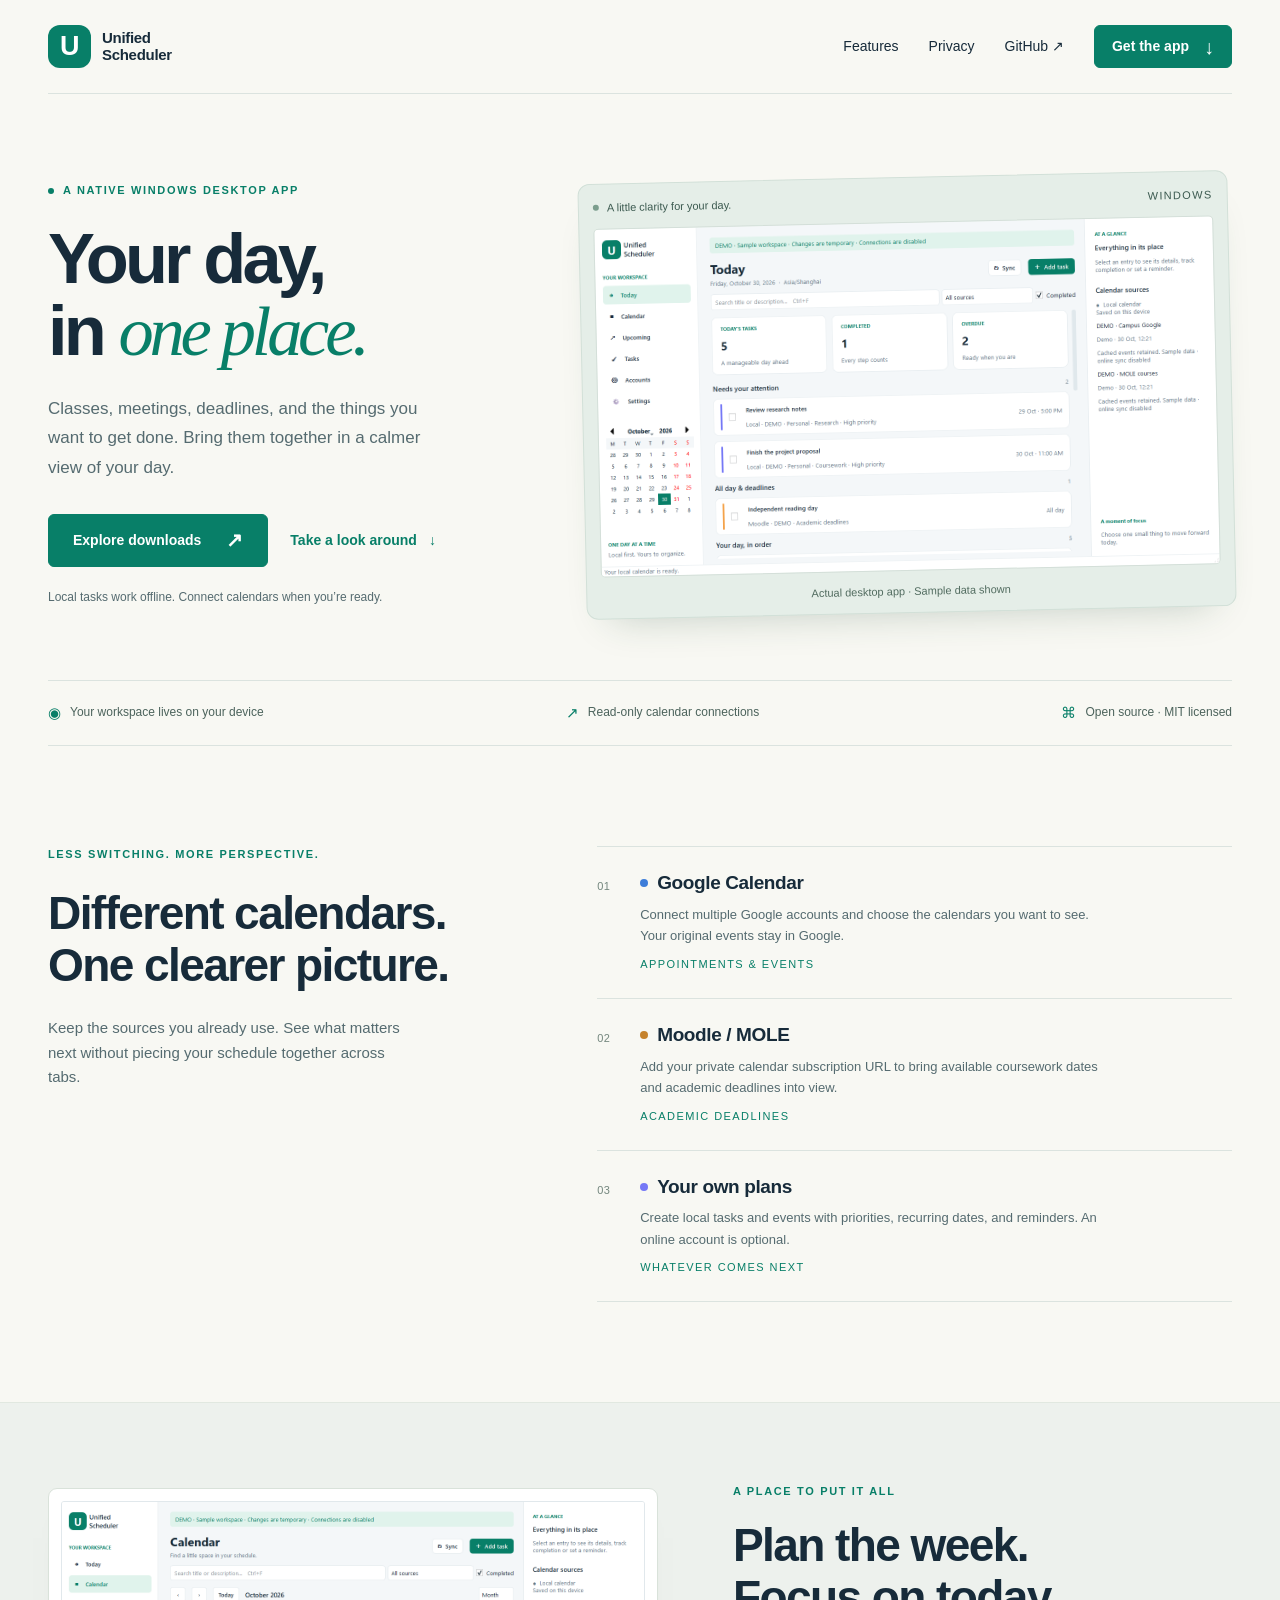
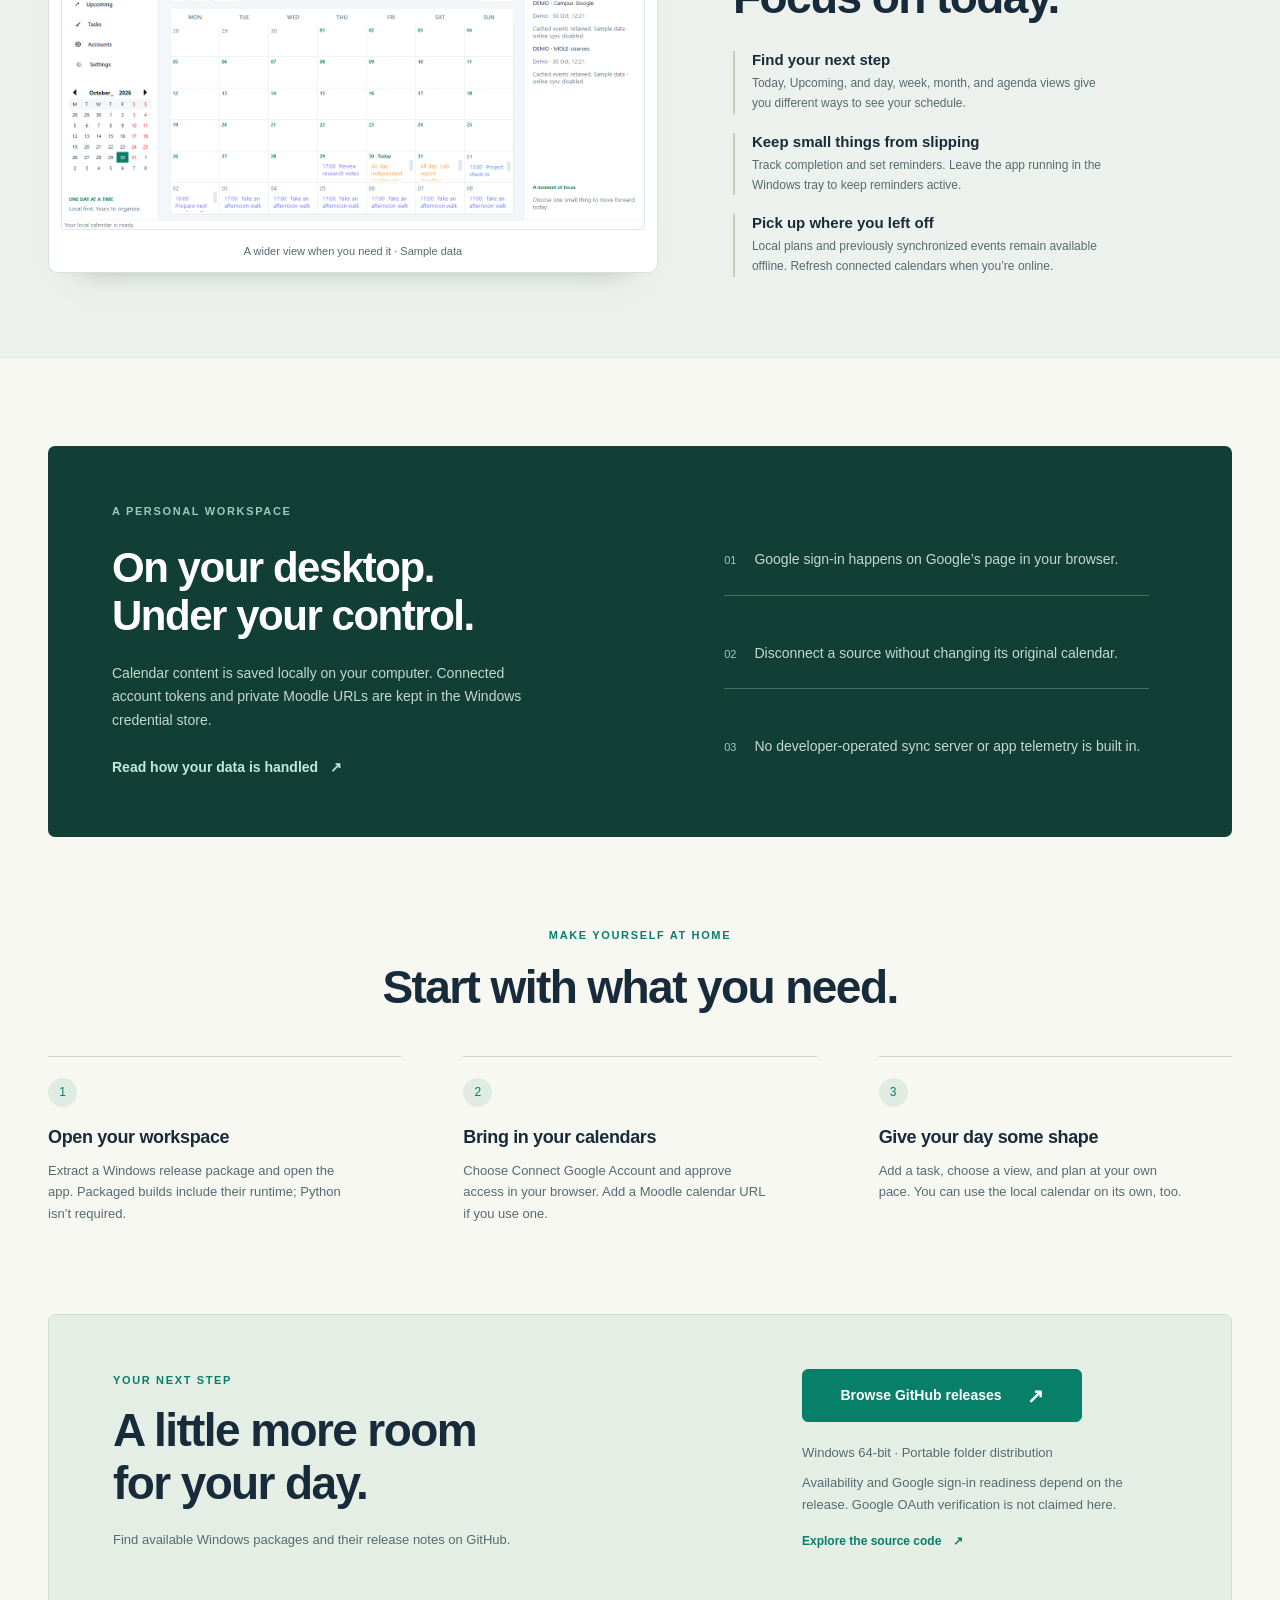
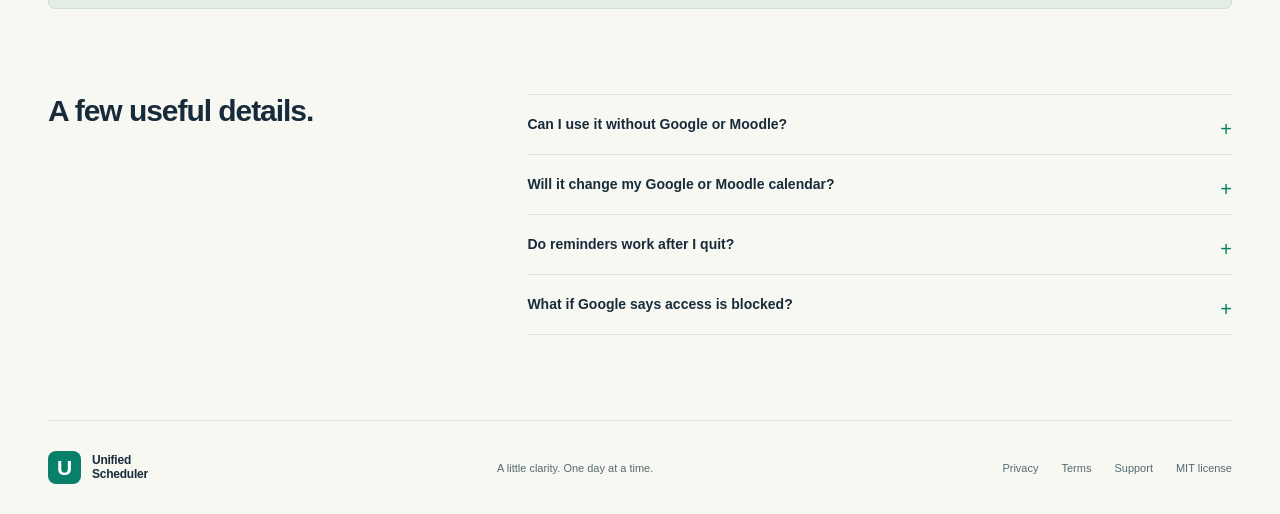
==== docs/public-site/index.html @ 7854fe2e "Prepare public website and desktop release workflow" ====
<!doctype html>
<html lang="en">
<head>
  <meta charset="utf-8">
  <meta name="viewport" content="width=device-width, initial-scale=1">
  <meta name="description" content="Unified Scheduler brings Google Calendar, Moodle deadlines and your own tasks together in a native Windows desktop app.">
  <meta name="theme-color" content="#087f68">
  <title>Unified Scheduler — Your day, in one place.</title>
  <link rel="icon" href="assets/app-icon.ico">
  <link rel="stylesheet" href="styles.css">
</head>
<body>
  <a class="skip-link" href="#main">Skip to content</a>
  <header class="site-header wrap">
    <a class="brand" href="index.html" aria-label="Unified Scheduler home"><span class="brand-mark" aria-hidden="true">U</span><span>Unified<span class="brand-second">Scheduler</span></span></a>
    <nav aria-label="Main navigation"><a href="#features">Features</a><a href="privacy.html">Privacy</a><a href="https://github.com/morelljedcuizon-commits/unified-scheduler">GitHub <span aria-hidden="true">↗</span></a><a class="button button-small" href="#download">Get the app <span aria-hidden="true">↓</span></a></nav>
  </header>
  <main id="main">
    <section class="hero wrap" aria-labelledby="hero-title">
      <div class="hero-copy">
        <p class="eyebrow"><span class="status-dot" aria-hidden="true"></span> A native Windows desktop app</p>
        <h1 id="hero-title">Your day,<br>in <em>one place.</em></h1>
        <p class="hero-intro">Classes, meetings, deadlines, and the things you want to get done. Bring them together in a calmer view of your day.</p>
        <div class="hero-actions"><a class="button" href="#download">Explore downloads <span aria-hidden="true">↗</span></a><a class="text-link" href="#features">Take a look around <span aria-hidden="true">↓</span></a></div>
        <p class="hero-footnote">Local tasks work offline. Connect calendars when you’re ready.</p>
      </div>
      <figure class="app-preview">
        <div class="preview-caption"><span class="preview-dot" aria-hidden="true"></span><span>A little clarity for your day.</span><span class="preview-platform">WINDOWS</span></div>
        <a href="assets/today-demo.png" aria-label="Open the full-size Today view with sample calendar data"><img src="assets/today-demo.png" alt="Unified Scheduler’s Today view showing sample local tasks, Google events and Moodle deadlines, with a calendar sidebar and task counts." width="1366" height="768" fetchpriority="high"></a>
        <figcaption>Actual desktop app · Sample data shown</figcaption>
      </figure>
    </section>
    <div class="principles wrap" aria-label="At a glance"><span><span aria-hidden="true">◉</span> Your workspace lives on your device</span><span><span aria-hidden="true">↗</span> Read-only calendar connections</span><span><span aria-hidden="true">⌘</span> Open source · MIT licensed</span></div>
    <section class="sources-section wrap" id="features" aria-labelledby="sources-title">
      <div class="section-intro"><p class="eyebrow">Less switching. More perspective.</p><h2 id="sources-title">Different calendars.<br>One clearer picture.</h2><p>Keep the sources you already use. See what matters next without piecing your schedule together across tabs.</p></div>
      <div class="source-list">
        <article class="source-row"><span class="source-number">01</span><div><h3><span class="source-dot google-dot" aria-hidden="true"></span>Google Calendar</h3><p>Connect multiple Google accounts and choose the calendars you want to see. Your original events stay in Google.</p></div><span class="source-label">Appointments &amp; events</span></article>
        <article class="source-row"><span class="source-number">02</span><div><h3><span class="source-dot moodle-dot" aria-hidden="true"></span>Moodle / MOLE</h3><p>Add your private calendar subscription URL to bring available coursework dates and academic deadlines into view.</p></div><span class="source-label">Academic deadlines</span></article>
        <article class="source-row"><span class="source-number">03</span><div><h3><span class="source-dot local-dot" aria-hidden="true"></span>Your own plans</h3><p>Create local tasks and events with priorities, recurring dates, and reminders. An online account is optional.</p></div><span class="source-label">Whatever comes next</span></article>
      </div>
    </section>
    <section class="workspace-section" aria-labelledby="workspace-title"><div class="wrap workspace-grid">
      <figure class="calendar-preview"><a href="assets/calendar-demo.png" aria-label="Open the full-size sample month view"><img src="assets/calendar-demo.png" alt="Unified Scheduler’s month calendar, with sample events from different sources shown in different colors." width="1366" height="768" loading="lazy"></a><figcaption>A wider view when you need it · Sample data</figcaption></figure>
      <div class="workspace-copy"><p class="eyebrow">A place to put it all</p><h2 id="workspace-title">Plan the week.<br>Focus on today.</h2><ul class="feature-details"><li><h3>Find your next step</h3><p>Today, Upcoming, and day, week, month, and agenda views give you different ways to see your schedule.</p></li><li><h3>Keep small things from slipping</h3><p>Track completion and set reminders. Leave the app running in the Windows tray to keep reminders active.</p></li><li><h3>Pick up where you left off</h3><p>Local plans and previously synchronized events remain available offline. Refresh connected calendars when you’re online.</p></li></ul></div>
    </div></section>
    <section class="privacy-section wrap" aria-labelledby="privacy-title"><div><p class="eyebrow">A personal workspace</p><h2 id="privacy-title">On your desktop.<br>Under your control.</h2><p>Calendar content is saved locally on your computer. Connected account tokens and private Moodle URLs are kept in the Windows credential store.</p><a class="text-link" href="privacy.html">Read how your data is handled <span aria-hidden="true">↗</span></a></div><div class="privacy-points"><p><span aria-hidden="true">01</span>Google sign-in happens on Google’s page in your browser.</p><p><span aria-hidden="true">02</span>Disconnect a source without changing its original calendar.</p><p><span aria-hidden="true">03</span>No developer-operated sync server or app telemetry is built in.</p></div></section>
    <section class="start-section wrap" aria-labelledby="start-title"><div class="section-heading"><p class="eyebrow">Make yourself at home</p><h2 id="start-title">Start with what you need.</h2></div><ol class="start-steps"><li><span class="step-number">1</span><h3>Open your workspace</h3><p>Extract a Windows release package and open the app. Packaged builds include their runtime; Python isn’t required.</p></li><li><span class="step-number">2</span><h3>Bring in your calendars</h3><p>Choose Connect Google Account and approve access in your browser. Add a Moodle calendar URL if you use one.</p></li><li><span class="step-number">3</span><h3>Give your day some shape</h3><p>Add a task, choose a view, and plan at your own pace. You can use the local calendar on its own, too.</p></li></ol></section>
    <section class="download-section wrap" id="download" aria-labelledby="download-title"><div><p class="eyebrow">Your next step</p><h2 id="download-title">A little more room<br>for your day.</h2><p>Find available Windows packages and their release notes on GitHub.</p></div><div class="download-action"><a class="button" href="https://github.com/morelljedcuizon-commits/unified-scheduler/releases">Browse GitHub releases <span aria-hidden="true">↗</span></a><p>Windows 64-bit · Portable folder distribution</p><p class="release-note">Availability and Google sign-in readiness depend on the release. Google OAuth verification is not claimed here.</p><a class="text-link" href="https://github.com/morelljedcuizon-commits/unified-scheduler">Explore the source code <span aria-hidden="true">↗</span></a></div></section>
    <section class="faq-section wrap" aria-labelledby="faq-title"><h2 id="faq-title">A few useful details.</h2><div class="faq-list"><details><summary>Can I use it without Google or Moodle?</summary><p>Yes. Local tasks and events work without an account or internet connection. Previously synchronized events are available offline, within the range that was cached.</p></details><details><summary>Will it change my Google or Moodle calendar?</summary><p>Google and Moodle connections are read-only. Marking an imported event complete records your own tracking state in this app; it does not change the original event or submit coursework.</p></details><details><summary>Do reminders work after I quit?</summary><p>The application must be running. Minimize it to the Windows system tray to keep reminders active. Windows notification settings can affect whether alerts appear.</p></details><details><summary>What if Google says access is blocked?</summary><p>The app’s Google authorization settings and your account’s policies affect access. A project in Google’s Testing mode accepts only allowed test users. Publishing and verification are managed by the developer and Google; changing a setting in this desktop app cannot bypass those restrictions. Check the release notes for the current status.</p></details></div></section>
  </main>
  <footer class="site-footer wrap"><a class="brand" href="index.html"><span class="brand-mark" aria-hidden="true">U</span><span>Unified<span class="brand-second">Scheduler</span></span></a><p>A little clarity. One day at a time.</p><nav aria-label="Footer navigation"><a href="privacy.html">Privacy</a><a href="terms.html">Terms</a><a href="https://github.com/morelljedcuizon-commits/unified-scheduler/issues">Support</a><a href="https://github.com/morelljedcuizon-commits/unified-scheduler/blob/main/LICENSE">MIT license</a></nav></footer>
</body>
</html>
---- docs/public-site/styles.css ----
:root {
  color-scheme: light;
  --paper: #f8f8f3;
  --white: #fff;
  --ink: #172b3a;
  --muted: #556b70;
  --green: #087f68;
  --green-dark: #123f35;
  --mint: #e0f3ec;
  --line: #dbe3df;
  --serif: Georgia,"Times New Roman",serif;
  --sans: "Segoe UI",Arial,sans-serif
}

* {
  box-sizing: border-box
}

html {
  scroll-behavior: smooth;
  scroll-padding-top: 24px
}

body {
  margin: 0;
  background: var(--paper);
  color: var(--ink);
  font-family: var(--sans);
  font-size: 16px;
  line-height: 1.65
}

a {
  color: var(--green);
  text-underline-offset: 4px
}

a:hover {
  text-decoration: underline
}

a:focus-visible,summary:focus-visible {
  outline: 3px solid #b66b1b;
  outline-offset: 5px
}

img {
  display: block;
  max-width: 100%;
  height: auto
}

button,a,summary {
  -webkit-tap-highlight-color: transparent
}

h1,h2,h3,p,figure {
  margin: 0
}

h1,h2,h3 {
  line-height: 1.14;
  font-weight: 600;
  letter-spacing: -.035em
}

h2 {
  font-size: clamp(32px,3.6vw,50px)
}

h3 {
  font-size: 20px;
  letter-spacing: -.02em
}

p {
  color: var(--muted)
}

.wrap {
  width: min(1280px,calc(100% - 96px));
  margin-inline: auto
}

.skip-link {
  position: absolute;
  left: 20px;
  top: -100px;
  padding: 12px 18px;
  background: #fff;
  z-index: 20
}

.skip-link:focus {
  top: 12px
}

.site-header {
  display: flex;
  align-items: center;
  justify-content: space-between;
  gap: 32px;
  padding-block: 25px;
  border-bottom: 1px solid var(--line)
}

.brand {
  display: inline-flex;
  align-items: center;
  gap: 11px;
  color: var(--ink);
  font-size: 15px;
  line-height: 1.12;
  font-weight: 650;
  text-decoration: none;
  letter-spacing: -.02em
}

.brand:hover {
  text-decoration: none
}

.brand-mark {
  display: grid;
  place-items: center;
  width: 43px;
  height: 43px;
  border-radius: 12px;
  background: var(--green);
  color: white;
  font-size: 27px;
  font-weight: 650
}

.brand-second {
  display: block
}

.site-header nav {
  display: flex;
  align-items: center;
  gap: 30px
}

.site-header nav>a:not(.button) {
  color: var(--ink);
  font-size: 14px;
  text-decoration: none
}

.site-header nav>a:hover {
  color: var(--green)
}

.button {
  display: inline-flex;
  align-items: center;
  justify-content: center;
  gap: 25px;
  padding: 15px 24px;
  background: var(--green);
  border: 1px solid var(--green);
  border-radius: 6px;
  color: white;
  text-decoration: none;
  font-size: 14px;
  font-weight: 650;
  line-height: 1.5;
  transition: background .15s,transform .15s
}

.button:hover {
  background: #096d5b;
  color: #fff;
  text-decoration: none;
  transform: translateY(-1px)
}

.button span {
  font-size: 20px;
  line-height: 1
}

.button-small {
  padding: 10px 17px;
  gap: 15px
}

.text-link {
  display: inline-flex;
  align-items: center;
  gap: 12px;
  font-size: 14px;
  font-weight: 650;
  text-decoration: none
}

.hero {
  display: grid;
  grid-template-columns: .85fr 1.15fr;
  align-items: center;
  gap: 54px;
  padding-top: 83px;
  padding-bottom: 67px
}

.eyebrow {
  text-transform: uppercase;
  letter-spacing: .15em;
  font-size: 11px;
  line-height: 1.6;
  font-weight: 750;
  color: var(--green);
  margin-bottom: 23px
}

.hero .eyebrow {
  display: flex;
  align-items: center;
  gap: 9px
}

.status-dot {
  width: 6px;
  height: 6px;
  background: var(--green);
  border-radius: 50%
}

.hero h1 {
  font-size: clamp(55px,5.5vw,78px);
  line-height: 1.03;
  letter-spacing: -.055em;
  margin-bottom: 26px
}

.hero h1 em {
  font-family: var(--serif);
  font-weight: 400;
  letter-spacing: -.06em;
  color: var(--green)
}

.hero-intro {
  font-size: 17px;
  line-height: 1.75;
  max-width: 410px
}

.hero-actions {
  display: flex;
  align-items: center;
  flex-wrap: wrap;
  gap: 22px;
  margin-top: 31px
}

.hero-footnote {
  font-size: 12px;
  margin-top: 21px;
  max-width: 390px
}

.app-preview {
  padding: 14px 14px 0;
  background: #e5eee8;
  border: 1px solid #d2e0d8;
  border-radius: 12px;
  box-shadow: 0 22px 40px -25px #254c3445;
  transform: rotate(-1.25deg)
}

.preview-caption {
  display: flex;
  gap: 8px;
  align-items: center;
  color: #3c5a50;
  font-size: 11px;
  padding-bottom: 12px
}

.preview-dot {
  height: 6px;
  width: 6px;
  border-radius: 50%;
  background: #7b9d8d
}

.preview-platform {
  margin-left: auto;
  font-size: 11px;
  letter-spacing: .12em
}

.app-preview img {
  border: 1px solid #d4dfd9;
  border-radius: 5px;
  background: white
}

.app-preview figcaption {
  font-size: 11px;
  text-align: center;
  color: #526c60;
  padding: 11px 0
}

.principles {
  display: flex;
  justify-content: space-between;
  gap: 25px;
  border-top: 1px solid var(--line);
  border-bottom: 1px solid var(--line);
  padding-block: 20px;
  color: #4c635c;
  font-size: 12px
}

.principles>span {
  display: flex;
  align-items: center;
  gap: 9px
}

.principles>span>span {
  font-size: 15px;
  color: var(--green)
}

.sources-section {
  display: grid;
  grid-template-columns: .85fr 1.15fr;
  gap: 80px;
  padding-block: 100px
}

.section-intro>p:last-child {
  font-size: 15px;
  max-width: 370px;
  margin-top: 24px
}

.source-list {
  border-top: 1px solid var(--line)
}

.source-row {
  display: grid;
  grid-template-columns: 26px 1fr;
  gap: 17px;
  padding: 25px 0;
  border-bottom: 1px solid var(--line)
}

.source-number {
  font-size: 11px;
  color: #73867d;
  padding-top: 5px;
  letter-spacing: .05em
}

.source-row h3 {
  display: flex;
  align-items: center;
  gap: 9px;
  font-size: 19px
}

.source-dot {
  display: inline-block;
  width: 8px;
  height: 8px;
  border-radius: 50%;
  flex-shrink: 0
}

.google-dot {
  background: #3d7dd9
}

.moodle-dot {
  background: #c5822b
}

.local-dot {
  background: #7578f6
}

.source-row p {
  font-size: 13px;
  margin-top: 10px;
  max-width: 470px
}

.source-label {
  grid-column: 2;
  font-size: 11px;
  text-transform: uppercase;
  letter-spacing: .13em;
  color: var(--green);
  margin-top: -9px
}

.workspace-section {
  background: #edf1ed;
  border-block: 1px solid #e1e8e0;
  padding-block: 80px
}

.workspace-grid {
  display: grid;
  grid-template-columns: 1.1fr .9fr;
  gap: 75px;
  align-items: center
}

.calendar-preview {
  padding: 12px 12px 0;
  background: #fff;
  border: 1px solid #d9e2da;
  border-radius: 9px;
  box-shadow: 0 20px 30px -30px #17342a80
}

.calendar-preview img {
  border: 1px solid #e1e8ec;
  border-radius: 3px
}

.calendar-preview figcaption {
  font-size: 11px;
  color: var(--muted);
  padding: 12px;
  text-align: center
}

.workspace-copy .eyebrow {
  margin-bottom: 18px
}

.feature-details {
  list-style: none;
  padding: 0;
  margin: 27px 0 0
}

.feature-details li {
  margin-top: 19px;
  padding-left: 17px;
  border-left: 2px solid #bbd1c2
}

.feature-details h3 {
  font-size: 15px;
  letter-spacing: 0
}

.feature-details p {
  font-size: 12px;
  margin-top: 6px;
  max-width: 350px
}

.privacy-section {
  background: var(--green-dark);
  color: #fff;
  padding: 57px 64px;
  margin-top: 88px;
  display: grid;
  grid-template-columns: 1fr .85fr;
  gap: 90px;
  border-radius: 7px
}

.privacy-section .eyebrow {
  color: #9bcabb
}

.privacy-section p {
  color: #c5d8cd
}

.privacy-section h2 {
  font-size: 42px
}

.privacy-section>div>p:not(.eyebrow) {
  font-size: 14px;
  max-width: 425px;
  margin-top: 23px
}

.privacy-section .text-link {
  color: #c3e8d7;
  margin-top: 24px
}

.privacy-points {
  align-self: center
}

.privacy-points p {
  display: flex;
  align-items: baseline;
  gap: 18px;
  border-bottom: 1px solid #49705e;
  padding: 23px 0;
  font-size: 13px;
  line-height: 1.65
}

.privacy-points p:first-child {
  padding-top: 0
}

.privacy-points p:last-child {
  border-bottom: 0;
  padding-bottom: 0
}

.privacy-points span {
  font-size: 11px;
  color: #9bcabb
}

.start-section {
  padding-block: 90px
}

.section-heading {
  text-align: center
}

.section-heading .eyebrow {
  margin-bottom: 16px
}

.start-steps {
  display: grid;
  grid-template-columns: repeat(3,1fr);
  gap: 62px;
  list-style: none;
  margin: 43px 0 0;
  padding: 0
}

.start-steps li {
  border-top: 1px solid #cbd7cf;
  padding-top: 21px
}

.step-number {
  display: grid;
  place-items: center;
  width: 29px;
  height: 29px;
  background: #e0ebe3;
  color: var(--green);
  font-size: 12px;
  border-radius: 50%;
  margin-bottom: 20px
}

.start-steps h3 {
  font-size: 18px
}

.start-steps p {
  font-size: 13px;
  margin-top: 12px;
  max-width: 310px
}

.download-section {
  display: flex;
  align-items: center;
  justify-content: space-between;
  gap: 70px;
  padding: 54px 64px;
  background: #e4eee5;
  border: 1px solid #cfdfd0;
  border-radius: 7px
}

.download-section .eyebrow {
  margin-bottom: 15px
}

.download-section h2 {
  font-size: 46px
}

.download-section>div>p:not(.eyebrow) {
  font-size: 13px;
  max-width: 400px;
  margin-top: 20px
}

.download-action {
  max-width: 365px
}

.download-action .button {
  min-width: 280px
}

.download-action>p {
  font-size: 13px!important
}

.download-action .release-note {
  margin-top: 9px!important;
  font-size: 13px!important
}

.download-action .text-link {
  margin-top: 17px;
  font-size: 12px
}

.faq-section {
  display: grid;
  grid-template-columns: .7fr 1.3fr;
  gap: 100px;
  padding-block: 85px
}

.faq-section h2 {
  font-size: 30px
}

.faq-list {
  border-top: 1px solid var(--line)
}

details {
  border-bottom: 1px solid var(--line);
  padding: 18px 0
}

summary {
  font-size: 14px;
  font-weight: 600;
  cursor: pointer;
  list-style: none;
  position: relative;
  padding-right: 32px
}

summary::-webkit-details-marker {
  display: none
}

summary:after {
  content: "+";
  position: absolute;
  right: 0;
  top: 0;
  color: var(--green);
  font-size: 20px;
  font-weight: 400
}

details[open] summary:after {
  content: "−"
}

details p {
  font-size: 13px;
  margin-top: 12px;
  max-width: 620px
}

.site-footer {
  display: flex;
  align-items: center;
  justify-content: space-between;
  gap: 30px;
  padding-block: 30px;
  border-top: 1px solid var(--line)
}

.site-footer .brand {
  font-size: 12px
}

.site-footer .brand-mark {
  width: 33px;
  height: 33px;
  border-radius: 8px;
  font-size: 21px
}

.site-footer p {
  font-size: 11px
}

.site-footer nav {
  display: flex;
  flex-wrap: wrap;
  gap: 23px
}

.site-footer nav a {
  font-size: 11px;
  text-decoration: none;
  color: var(--muted)
}

.site-footer nav a:hover {
  text-decoration: underline
}

.legal-main {
  max-width: 830px;
  padding-block: 65px 85px
}

.legal-main h1 {
  font-size: 56px;
  margin-bottom: 18px
}

.legal-main .legal-lead {
  font-size: 19px
}

.legal-main .legal-meta {
  font-size: 12px;
  margin-top: 15px
}

.legal-main section {
  margin-top: 37px;
  scroll-margin-top: 30px
}

.legal-main h2 {
  font-size: 25px;
  letter-spacing: -.02em;
  margin-bottom: 14px
}

.legal-main h3 {
  font-size: 18px;
  margin-block: 24px 10px
}

.legal-main p,.legal-main li {
  font-size: 15px
}

.legal-main section p+p {
  margin-top: 15px
}

.legal-main ul,.legal-main ol {
  padding-left: 23px;
  margin: 14px 0
}

.legal-main li+li {
  margin-top: 9px
}

.legal-main code {
  font-size: .85em;
  word-break: break-word;
  background: #e9eee9;
  padding: 2px 4px;
  border-radius: 3px
}

.draft-notice {
  background: #fff2d9;
  border: 1px solid #dfc28c;
  border-left: 4px solid #a96914;
  padding: 18px 20px;
  margin-top: 27px;
  border-radius: 4px
}

.draft-notice p {
  color: #694918;
  font-size: 13px
}

.draft-notice strong {
  color: #4d3510
}

.policy-toc {
  background: #edf1ed;
  padding: 21px 26px;
  border-radius: 5px;
  margin-top: 28px
}

.policy-toc h2 {
  font-size: 16px;
  margin-bottom: 10px
}

.policy-toc ul {
  columns: 2;
  column-gap: 35px;
  margin: 0;
  padding-left: 18px
}

.policy-toc a {
  font-size: 13px
}

.table-wrap {
  overflow-x: auto;
  border: 1px solid var(--line);
  border-radius: 4px;
  margin-top: 18px
}

table {
  border-collapse: collapse;
  width: 100%;
  font-size: 13px;
  text-align: left
}

th,td {
  padding: 13px 15px;
  vertical-align: top;
  border-bottom: 1px solid var(--line)
}

th {
  background: #edf1ed;
  font-weight: 650
}

tr:last-child td {
  border-bottom: 0
}

td:first-child {
  min-width: 150px
}

td p,td li {
  font-size: 13px!important
}

.legal-main .contact-placeholder {
  overflow-wrap: anywhere;
  font-weight: 650;
  color: #694918
}

.legal-footer-note {
  font-size: 12px!important;
  margin-top: 27px
}

@media(min-width:1500px) {
  .hero {
    gap: 65px;
    padding-block: 105px 80px
  }
  .app-preview {
    margin-right: -20px
  }
}

@media(max-width:1100px) {
  .wrap {
    width: calc(100% - 56px)
  }
  .hero {
    gap: 28px;
    padding-top: 62px
  }
  .hero h1 {
    font-size: 61px
  }
  .hero-intro {
    font-size: 15px
  }
  .hero-actions {
    gap: 18px
  }
  .hero-actions .text-link {
    font-size: 12px
  }
  .hero .button {
    padding: 13px 17px;
    gap: 12px
  }
  .sources-section {
    gap: 45px;
    padding-block: 75px
  }
  .workspace-grid {
    gap: 43px
  }
  .privacy-section {
    gap: 50px;
    padding: 45px
  }
  .download-section {
    padding: 43px;
    gap: 45px
  }
  .faq-section {
    gap: 55px
  }
  .site-header nav {
    gap: 23px
  }
  .site-footer {
    gap: 20px
  }
  .site-footer p {
    display: none
  }
}

@media(max-width:800px) {
  .hero {
    grid-template-columns: 1fr;
    padding-block: 48px 38px;
    gap: 38px
  }
  .hero-copy {
    max-width: 560px
  }
  .hero h1 {
    font-size: 66px
  }
  .hero-intro {
    max-width: 480px;
    font-size: 17px
  }
  .hero-actions {
    margin-top: 25px
  }
  .hero-footnote {
    margin-top: 17px
  }
  .app-preview {
    max-width: 670px;
    transform: none
  }
  .principles {
    flex-wrap: wrap;
    justify-content: flex-start;
    gap: 12px 26px;
    font-size: 11px
  }
  .sources-section {
    grid-template-columns: 1fr;
    gap: 32px;
    padding-block: 60px
  }
  .section-intro>p:last-child {
    max-width: 560px;
    margin-top: 16px
  }
  .source-row {
    grid-template-columns: 25px 1fr
  }
  .source-row p {
    max-width: none
  }
  .workspace-grid {
    grid-template-columns: 1fr;
    gap: 35px
  }
  .workspace-section {
    padding-block: 50px
  }
  .workspace-copy {
    grid-row: 1
  }
  .feature-details p {
    max-width: none
  }
  .privacy-section {
    grid-template-columns: 1fr;
    gap: 34px;
    margin-top: 55px;
    padding: 36px
  }
  .privacy-section h2 {
    font-size: 37px
  }
  .privacy-points p {
    padding-block: 15px
  }
  .start-section {
    padding-block: 60px
  }
  .start-steps {
    gap: 28px;
    margin-top: 32px
  }
  .start-steps h3 {
    font-size: 17px
  }
  .start-steps p {
    font-size: 12px
  }
  .download-section {
    padding: 36px;
    gap: 30px;
    align-items: flex-start
  }
  .download-section h2 {
    font-size: 36px
  }
  .download-action {
    max-width: 280px
  }
  .download-action .button {
    min-width: auto;
    font-size: 13px;
    gap: 15px;
    padding-inline: 18px
  }
  .faq-section {
    grid-template-columns: 1fr;
    gap: 26px;
    padding-block: 55px
  }
  .site-header {
    gap: 20px
  }
  .site-header nav {
    gap: 20px
  }
  .site-header nav>a:first-child {
    display: none
  }
  .site-header nav>a:not(.button) {
    font-size: 12px
  }
  .site-header .button-small {
    font-size: 12px;
    padding: 9px 13px
  }
  .legal-main {
    padding-top: 45px
  }
  .legal-main h1 {
    font-size: 46px
  }
  .legal-main .legal-lead {
    font-size: 17px
  }
}

@media(max-width:540px) {
  .wrap {
    width: calc(100% - 36px)
  }
  .site-header {
    padding-block: 18px;
    gap: 14px
  }
  .brand {
    font-size: 12px;
    gap: 8px
  }
  .brand-mark {
    width: 35px;
    height: 35px;
    border-radius: 9px;
    font-size: 23px
  }
  .site-header nav {
    gap: 14px
  }
  .site-header nav>a[href^="https://github"] {
    display: none
  }
  .site-header nav>a:not(.button) {
    font-size: 11px
  }
  .button-small {
    gap: 9px;
    padding: 9px 11px!important
  }
  .hero {
    padding-top: 37px;
    gap: 31px
  }
  .hero .eyebrow {
    font-size: 11px;
    letter-spacing: .11em;
    margin-bottom: 20px
  }
  .hero h1 {
    font-size: 59px;
    margin-bottom: 20px
  }
  .hero-intro {
    font-size: 15px;
    line-height: 1.75
  }
  .hero-actions {
    gap: 18px
  }
  .hero .button {
    font-size: 12px
  }
  .hero-actions .text-link {
    font-size: 11px;
    gap: 7px
  }
  .hero-footnote {
    font-size: 12px
  }
  .app-preview {
    padding: 9px 9px 0;
    border-radius: 8px
  }
  .preview-caption {
    font-size: 11px;
    padding-bottom: 9px
  }
  .app-preview figcaption {
    font-size: 11px;
    padding: 8px 0
  }
  .preview-platform {
    font-size: 7px
  }
  .principles {
    display: grid;
    gap: 10px;
    padding-block: 17px
  }
  .sources-section {
    padding-block: 44px;
    gap: 25px
  }
  .eyebrow {
    font-size: 11px;
    margin-bottom: 15px
  }
  .source-row {
    gap: 12px;
    padding-block: 22px
  }
  .source-row h3 {
    font-size: 18px
  }
  .source-row p {
    font-size: 12px
  }
  .source-label {
    font-size: 11px
  }
  .workspace-section {
    padding-block: 38px
  }
  .workspace-grid {
    gap: 27px
  }
  .privacy-section {
    padding: 28px;
    margin-top: 42px;
    gap: 26px
  }
  .privacy-section h2 {
    font-size: 33px
  }
  .privacy-section>div>p:not(.eyebrow) {
    font-size: 13px;
    margin-top: 17px
  }
  .privacy-section .text-link {
    font-size: 12px
  }
  .privacy-points p {
    font-size: 12px;
    gap: 13px
  }
  .start-section {
    padding-block: 43px
  }
  .section-heading {
    text-align: left
  }
  .section-heading h2 {
    font-size: 30px
  }
  .start-steps {
    grid-template-columns: 1fr;
    gap: 23px;
    margin-top: 25px
  }
  .start-steps li {
    display: grid;
    grid-template-columns: 29px 1fr;
    column-gap: 16px;
    padding-top: 20px
  }
  .step-number {
    grid-row: span 2;
    margin: 0
  }
  .start-steps h3 {
    padding-top: 4px
  }
  .start-steps p {
    grid-column: 2;
    max-width: none;
    margin-top: 8px
  }
  .download-section {
    display: block;
    padding: 28px
  }
  .download-section h2 {
    font-size: 35px
  }
  .download-section>div>p:not(.eyebrow) {
    margin-top: 16px
  }
  .download-action {
    margin-top: 28px;
    max-width: none
  }
  .download-action .button {
    width: 100%;
    font-size: 13px
  }
  .faq-section {
    padding-block: 43px;
    gap: 22px
  }
  .faq-section h2 {
    font-size: 27px
  }
  summary {
    font-size: 13px
  }
  details p {
    font-size: 12px
  }
  .site-footer {
    flex-direction: column;
    align-items: flex-start;
    gap: 20px;
    padding-block: 25px
  }
  .site-footer nav {
    gap: 22px
  }
  .legal-main {
    padding-block: 35px 50px
  }
  .legal-main h1 {
    font-size: 39px
  }
  .legal-main .legal-lead {
    font-size: 16px
  }
  .legal-main p,.legal-main li {
    font-size: 14px
  }
  .policy-toc ul {
    columns: 1
  }
  .legal-main h2 {
    font-size: 23px
  }
  .legal-main .draft-notice p {
    font-size: 12px
  }
  .legal-main section {
    margin-top: 30px
  }
  .draft-notice {
    padding: 16px
  }
  .policy-toc {
    padding: 18px 20px
  }
  td:first-child {
    min-width: 115px
  }
  th,td {
    padding: 11px
  }
}

@media(prefers-reduced-motion:reduce) {
  html {
    scroll-behavior: auto
  }
  .button {
    transition: none
  }
  .button:hover {
    transform: none
  }
}
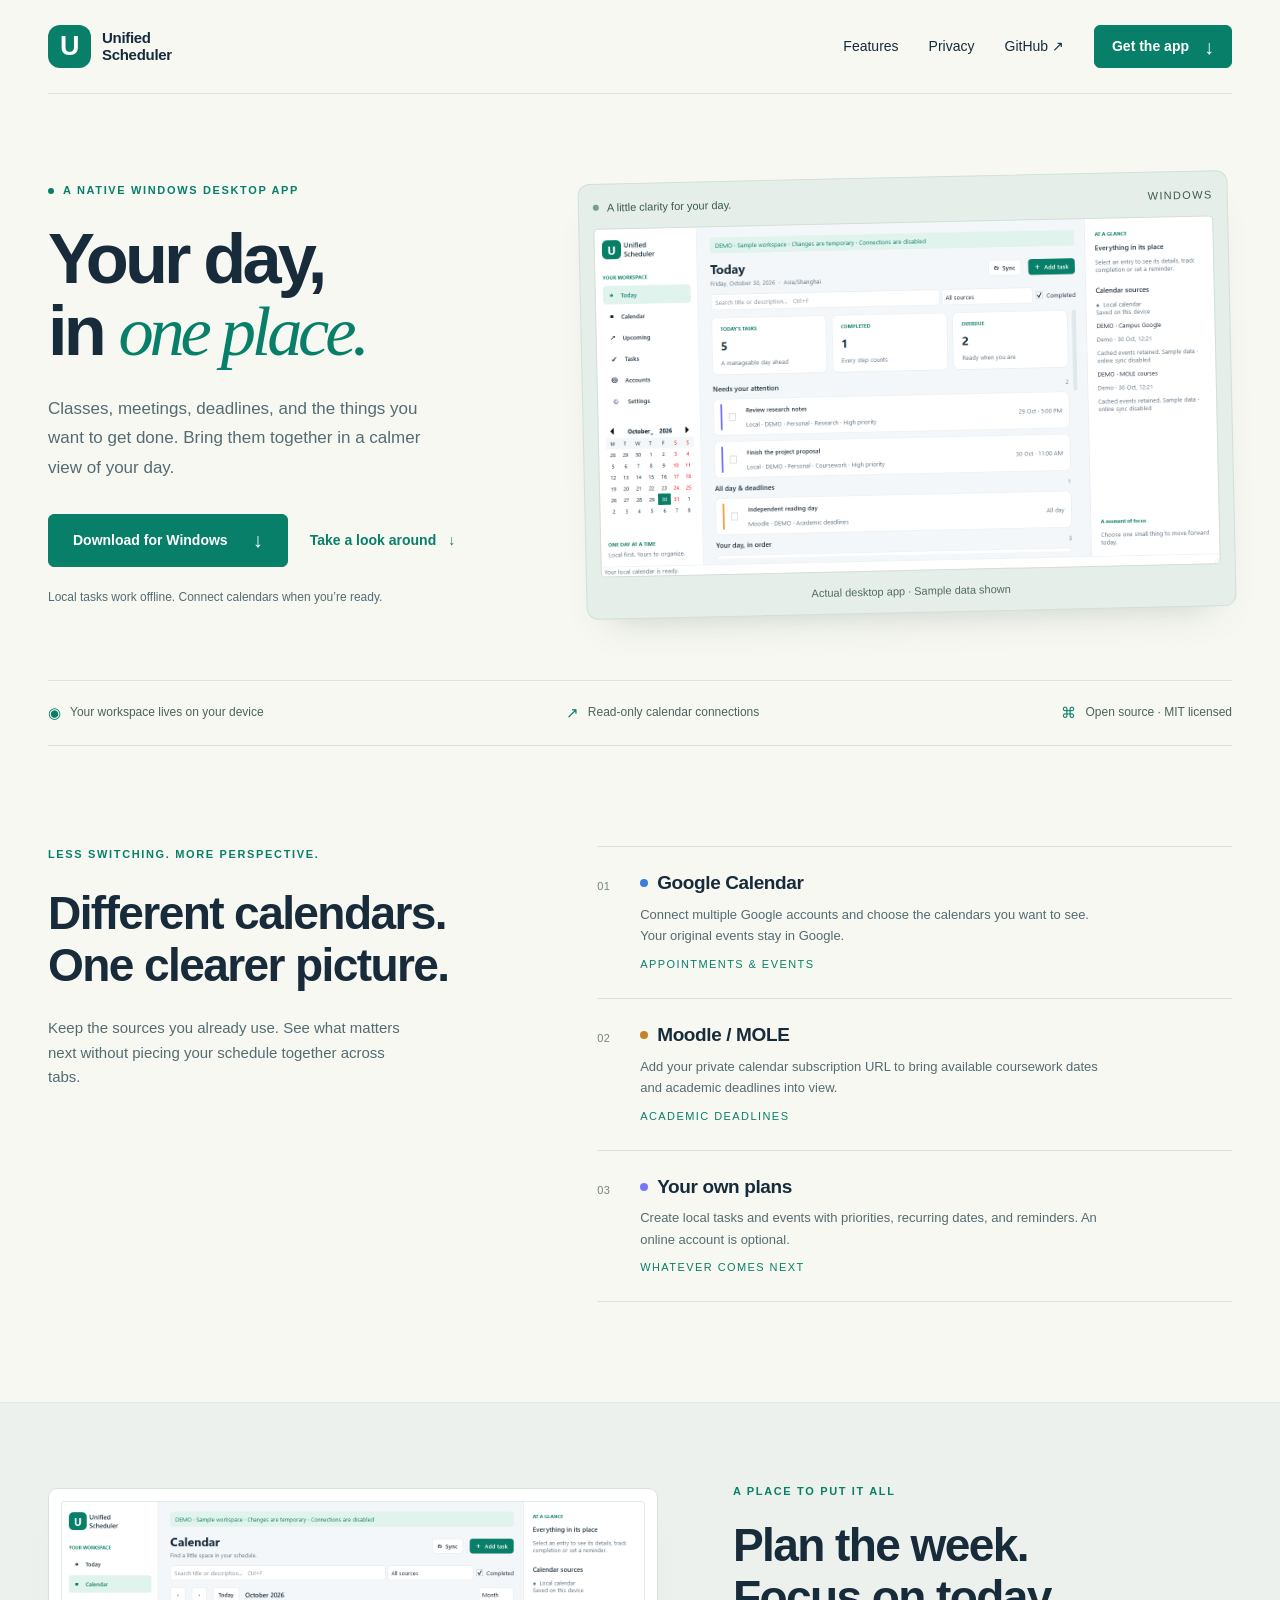
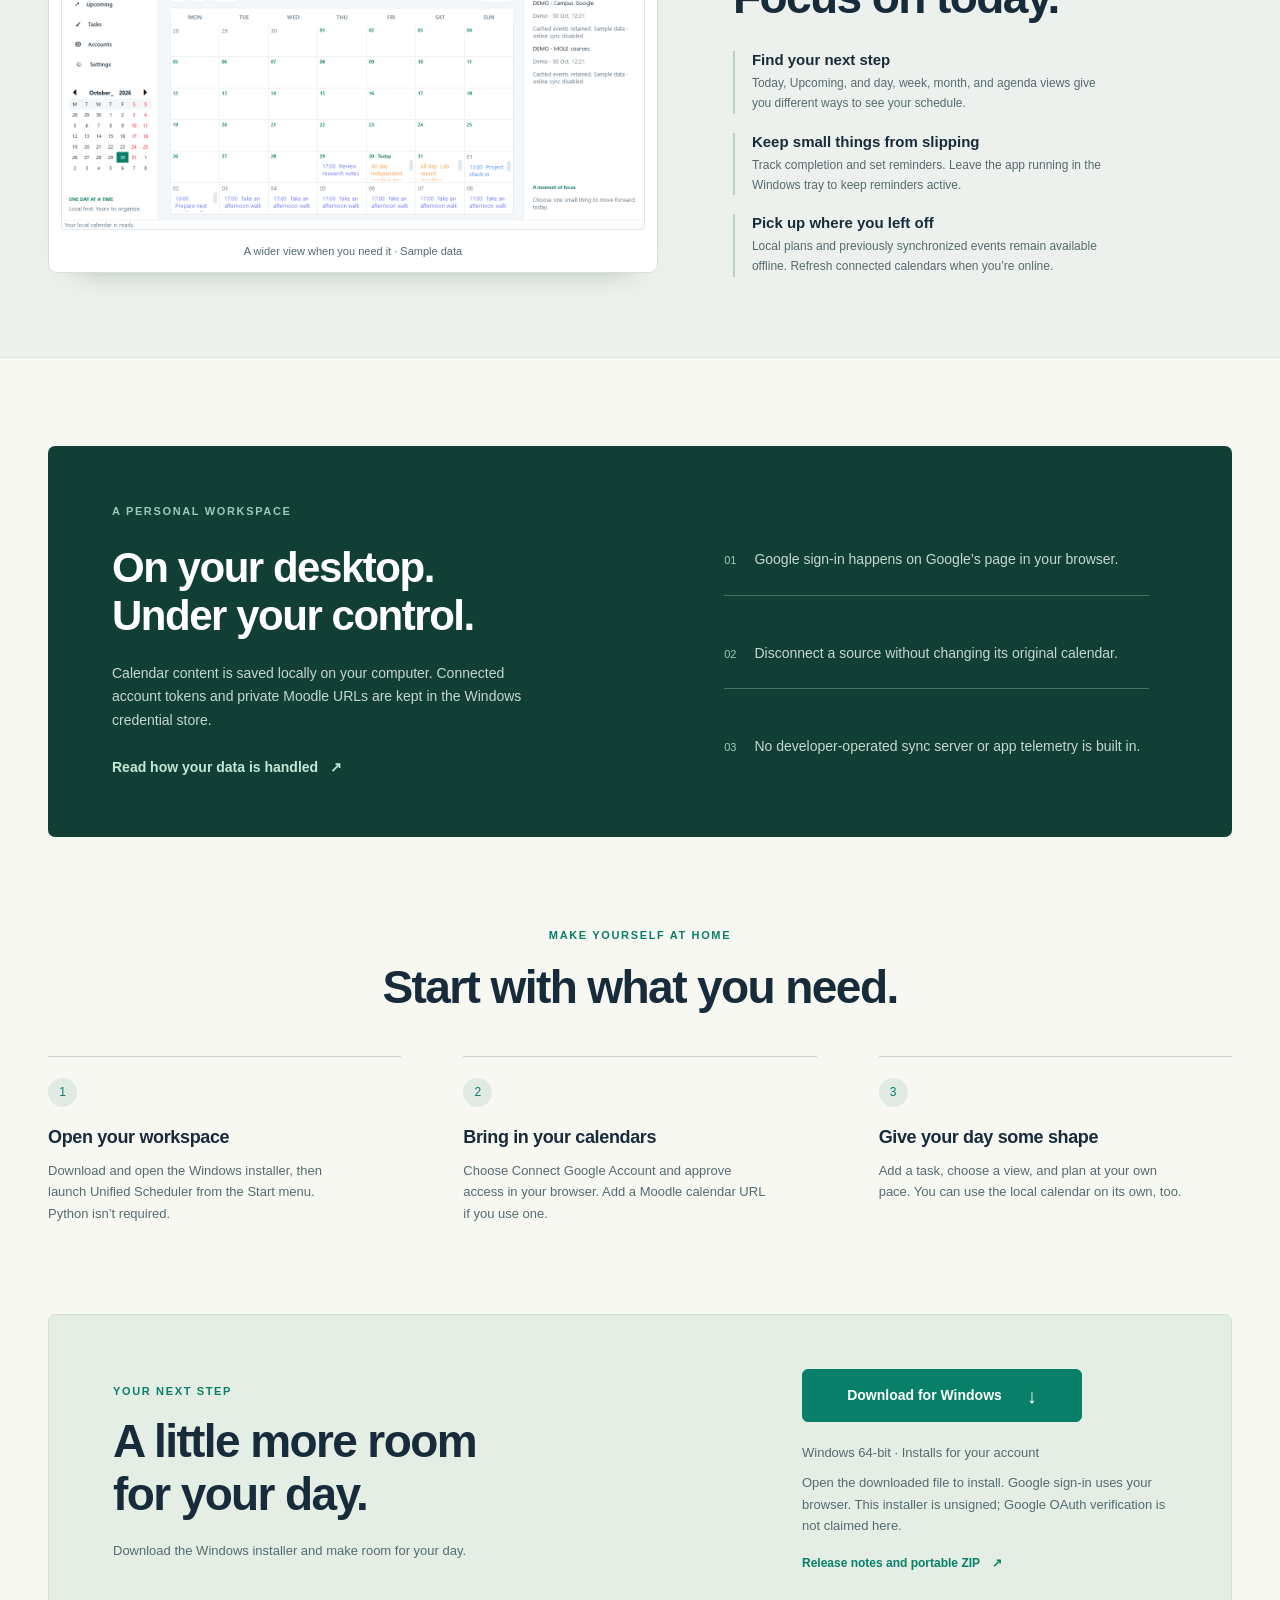
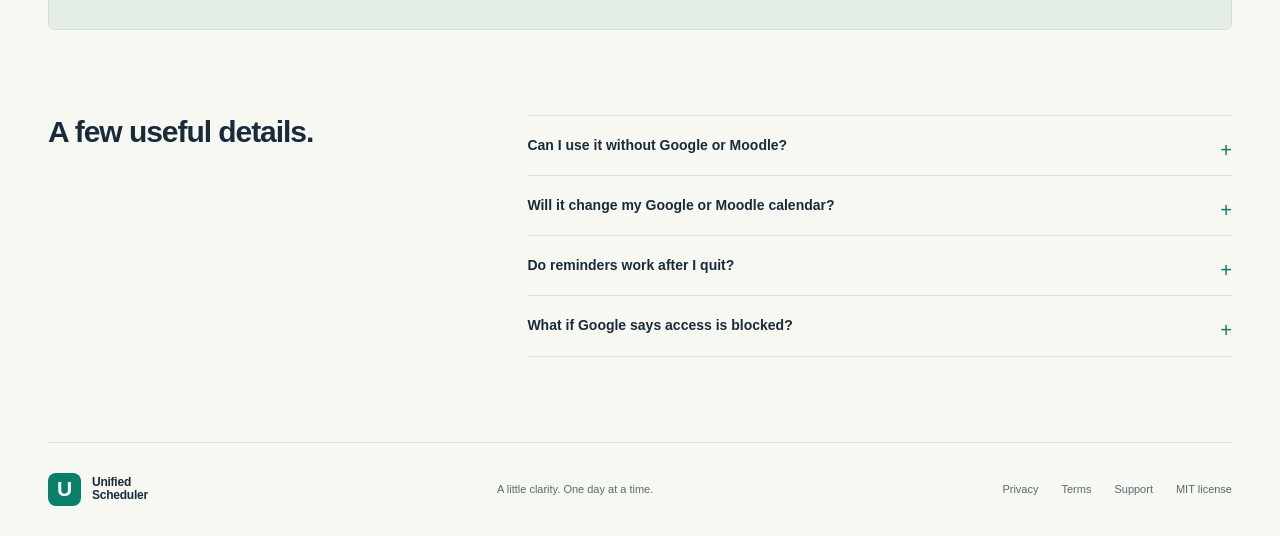
==== commit 1fc89ebf: "Add Windows installer and prepare direct website downloads" ====
--- a/docs/public-site/index.html
+++ b/docs/public-site/index.html
@@ -21,7 +21,7 @@
         <p class="eyebrow"><span class="status-dot" aria-hidden="true"></span> A native Windows desktop app</p>
         <h1 id="hero-title">Your day,<br>in <em>one place.</em></h1>
         <p class="hero-intro">Classes, meetings, deadlines, and the things you want to get done. Bring them together in a calmer view of your day.</p>
-        <div class="hero-actions"><a class="button" href="#download">Explore downloads <span aria-hidden="true">↗</span></a><a class="text-link" href="#features">Take a look around <span aria-hidden="true">↓</span></a></div>
+        <div class="hero-actions"><a class="button" data-release-download href="https://github.com/morelljedcuizon-commits/unified-scheduler/releases/latest/download/UnifiedScheduler-Setup-windows-x64.exe">Download for Windows <span aria-hidden="true">↓</span></a><a class="text-link" href="#features">Take a look around <span aria-hidden="true">↓</span></a></div>
         <p class="hero-footnote">Local tasks work offline. Connect calendars when you’re ready.</p>
       </div>
       <figure class="app-preview">
@@ -44,8 +44,8 @@
       <div class="workspace-copy"><p class="eyebrow">A place to put it all</p><h2 id="workspace-title">Plan the week.<br>Focus on today.</h2><ul class="feature-details"><li><h3>Find your next step</h3><p>Today, Upcoming, and day, week, month, and agenda views give you different ways to see your schedule.</p></li><li><h3>Keep small things from slipping</h3><p>Track completion and set reminders. Leave the app running in the Windows tray to keep reminders active.</p></li><li><h3>Pick up where you left off</h3><p>Local plans and previously synchronized events remain available offline. Refresh connected calendars when you’re online.</p></li></ul></div>
     </div></section>
     <section class="privacy-section wrap" aria-labelledby="privacy-title"><div><p class="eyebrow">A personal workspace</p><h2 id="privacy-title">On your desktop.<br>Under your control.</h2><p>Calendar content is saved locally on your computer. Connected account tokens and private Moodle URLs are kept in the Windows credential store.</p><a class="text-link" href="privacy.html">Read how your data is handled <span aria-hidden="true">↗</span></a></div><div class="privacy-points"><p><span aria-hidden="true">01</span>Google sign-in happens on Google’s page in your browser.</p><p><span aria-hidden="true">02</span>Disconnect a source without changing its original calendar.</p><p><span aria-hidden="true">03</span>No developer-operated sync server or app telemetry is built in.</p></div></section>
-    <section class="start-section wrap" aria-labelledby="start-title"><div class="section-heading"><p class="eyebrow">Make yourself at home</p><h2 id="start-title">Start with what you need.</h2></div><ol class="start-steps"><li><span class="step-number">1</span><h3>Open your workspace</h3><p>Extract a Windows release package and open the app. Packaged builds include their runtime; Python isn’t required.</p></li><li><span class="step-number">2</span><h3>Bring in your calendars</h3><p>Choose Connect Google Account and approve access in your browser. Add a Moodle calendar URL if you use one.</p></li><li><span class="step-number">3</span><h3>Give your day some shape</h3><p>Add a task, choose a view, and plan at your own pace. You can use the local calendar on its own, too.</p></li></ol></section>
-    <section class="download-section wrap" id="download" aria-labelledby="download-title"><div><p class="eyebrow">Your next step</p><h2 id="download-title">A little more room<br>for your day.</h2><p>Find available Windows packages and their release notes on GitHub.</p></div><div class="download-action"><a class="button" href="https://github.com/morelljedcuizon-commits/unified-scheduler/releases">Browse GitHub releases <span aria-hidden="true">↗</span></a><p>Windows 64-bit · Portable folder distribution</p><p class="release-note">Availability and Google sign-in readiness depend on the release. Google OAuth verification is not claimed here.</p><a class="text-link" href="https://github.com/morelljedcuizon-commits/unified-scheduler">Explore the source code <span aria-hidden="true">↗</span></a></div></section>
+    <section class="start-section wrap" aria-labelledby="start-title"><div class="section-heading"><p class="eyebrow">Make yourself at home</p><h2 id="start-title">Start with what you need.</h2></div><ol class="start-steps"><li><span class="step-number">1</span><h3>Open your workspace</h3><p>Download and open the Windows installer, then launch Unified Scheduler from the Start menu. Python isn’t required.</p></li><li><span class="step-number">2</span><h3>Bring in your calendars</h3><p>Choose Connect Google Account and approve access in your browser. Add a Moodle calendar URL if you use one.</p></li><li><span class="step-number">3</span><h3>Give your day some shape</h3><p>Add a task, choose a view, and plan at your own pace. You can use the local calendar on its own, too.</p></li></ol></section>
+    <section class="download-section wrap" id="download" aria-labelledby="download-title"><div><p class="eyebrow">Your next step</p><h2 id="download-title">A little more room<br>for your day.</h2><p>Download the Windows installer and make room for your day.</p></div><div class="download-action"><a class="button" data-release-download href="https://github.com/morelljedcuizon-commits/unified-scheduler/releases/latest/download/UnifiedScheduler-Setup-windows-x64.exe">Download for Windows <span aria-hidden="true">↓</span></a><p>Windows 64-bit · Installs for your account</p><p class="release-note">Open the downloaded file to install. Google sign-in uses your browser. This installer is unsigned; Google OAuth verification is not claimed here.</p><a class="text-link" href="https://github.com/morelljedcuizon-commits/unified-scheduler/releases">Release notes and portable ZIP <span aria-hidden="true">↗</span></a></div></section>
     <section class="faq-section wrap" aria-labelledby="faq-title"><h2 id="faq-title">A few useful details.</h2><div class="faq-list"><details><summary>Can I use it without Google or Moodle?</summary><p>Yes. Local tasks and events work without an account or internet connection. Previously synchronized events are available offline, within the range that was cached.</p></details><details><summary>Will it change my Google or Moodle calendar?</summary><p>Google and Moodle connections are read-only. Marking an imported event complete records your own tracking state in this app; it does not change the original event or submit coursework.</p></details><details><summary>Do reminders work after I quit?</summary><p>The application must be running. Minimize it to the Windows system tray to keep reminders active. Windows notification settings can affect whether alerts appear.</p></details><details><summary>What if Google says access is blocked?</summary><p>The app’s Google authorization settings and your account’s policies affect access. A project in Google’s Testing mode accepts only allowed test users. Publishing and verification are managed by the developer and Google; changing a setting in this desktop app cannot bypass those restrictions. Check the release notes for the current status.</p></details></div></section>
   </main>
   <footer class="site-footer wrap"><a class="brand" href="index.html"><span class="brand-mark" aria-hidden="true">U</span><span>Unified<span class="brand-second">Scheduler</span></span></a><p>A little clarity. One day at a time.</p><nav aria-label="Footer navigation"><a href="privacy.html">Privacy</a><a href="terms.html">Terms</a><a href="https://github.com/morelljedcuizon-commits/unified-scheduler/issues">Support</a><a href="https://github.com/morelljedcuizon-commits/unified-scheduler/blob/main/LICENSE">MIT license</a></nav></footer>
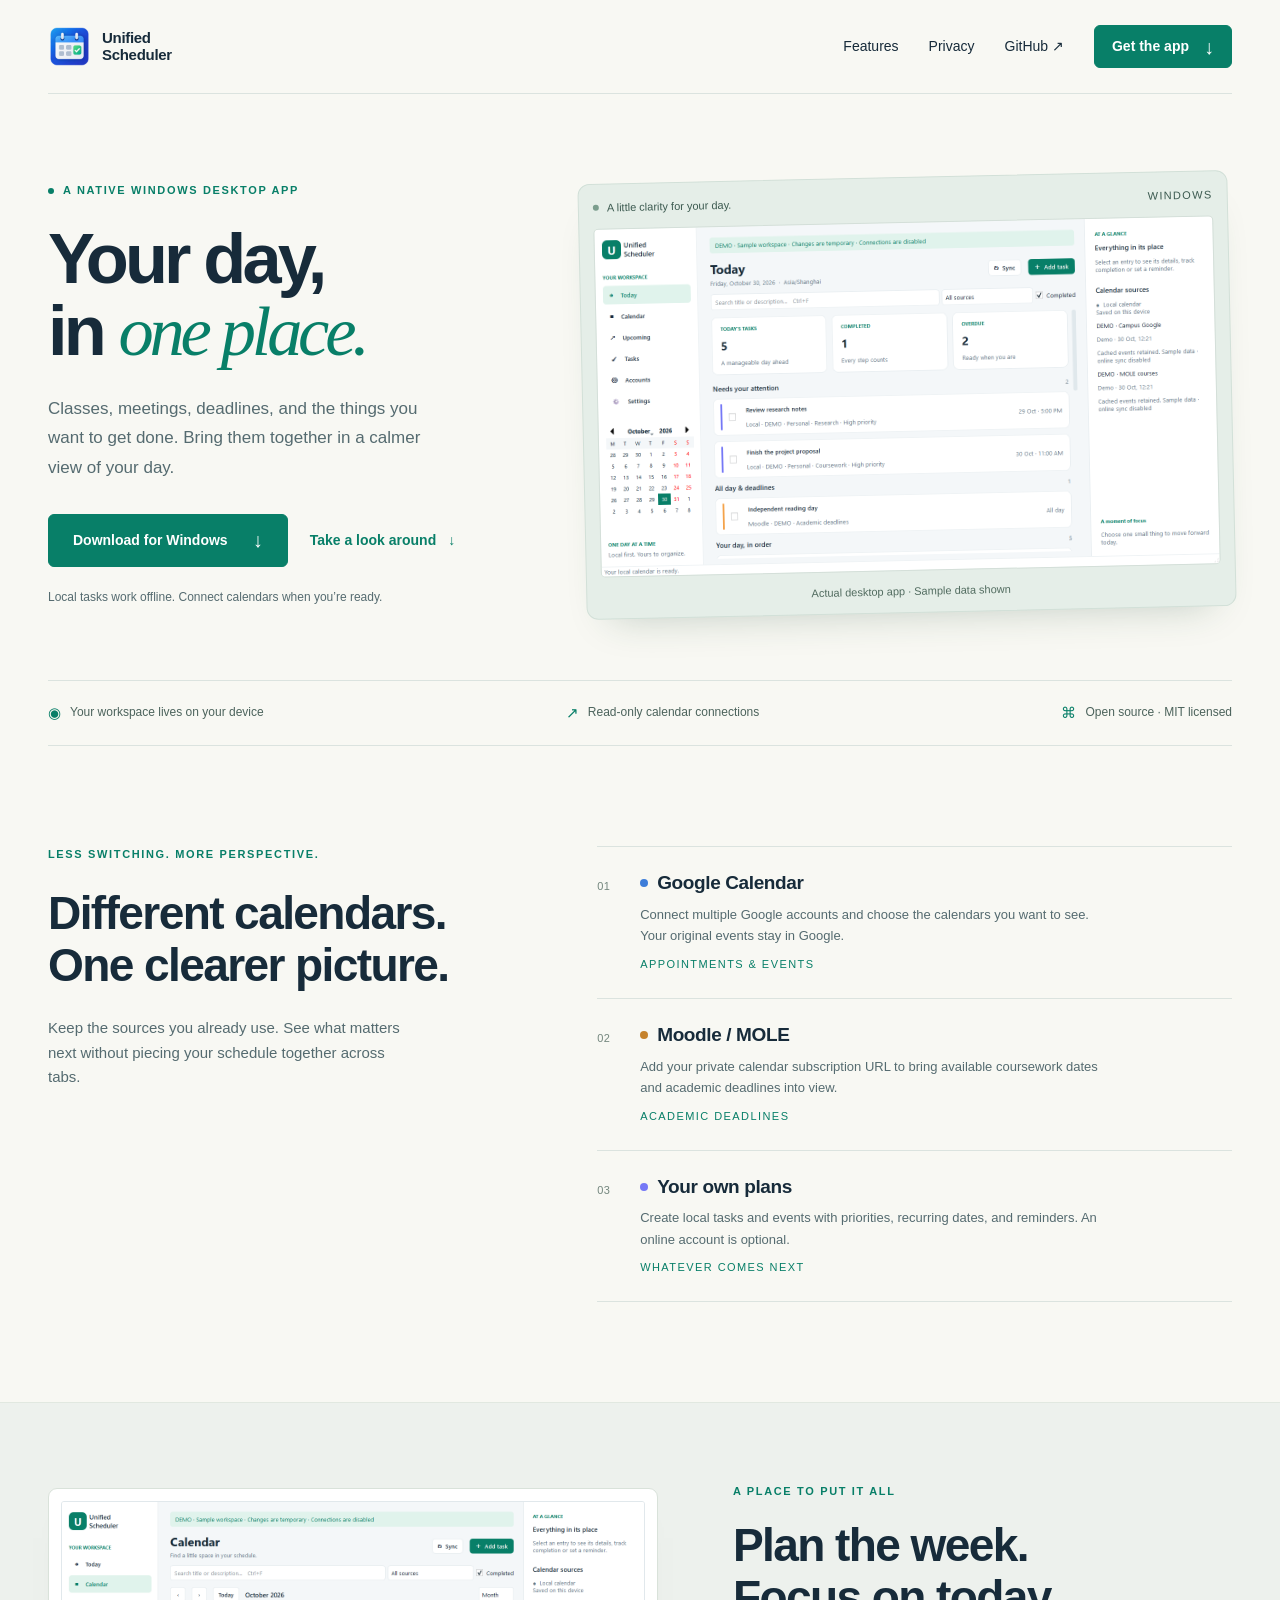
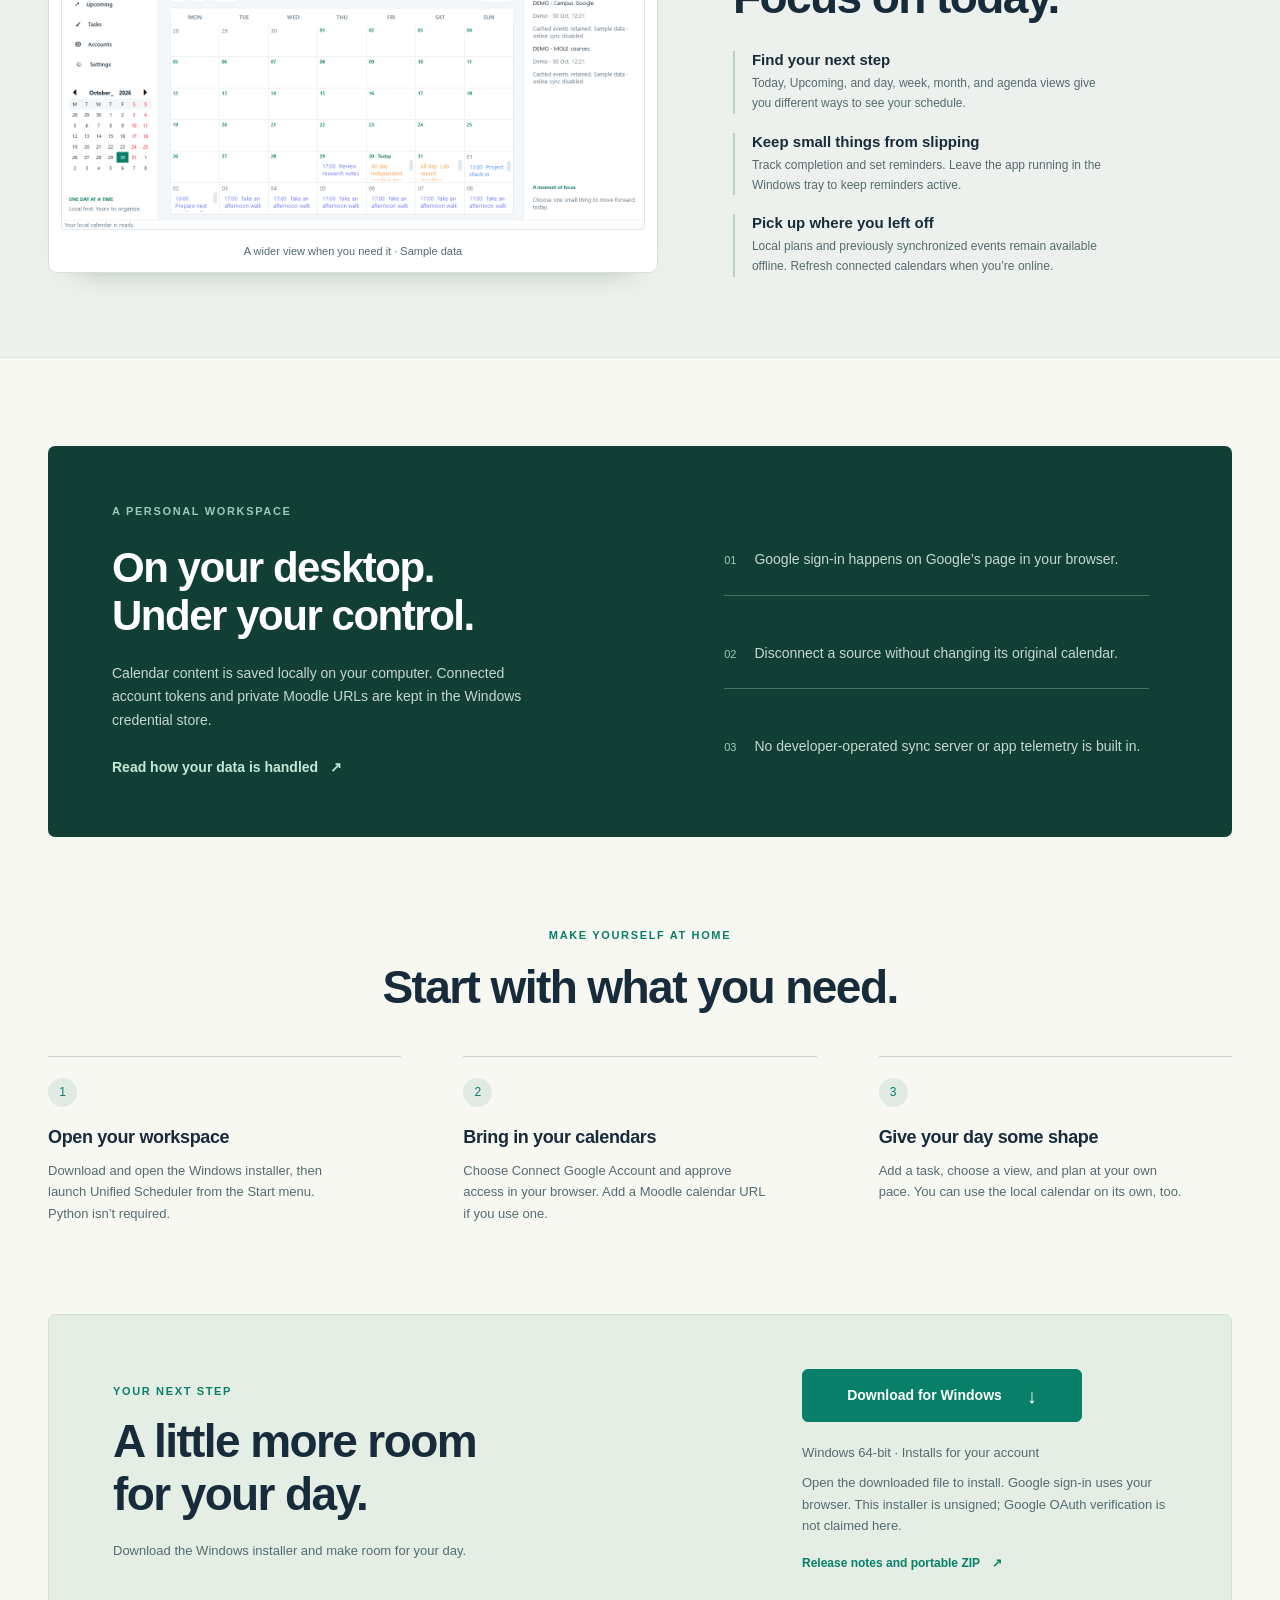
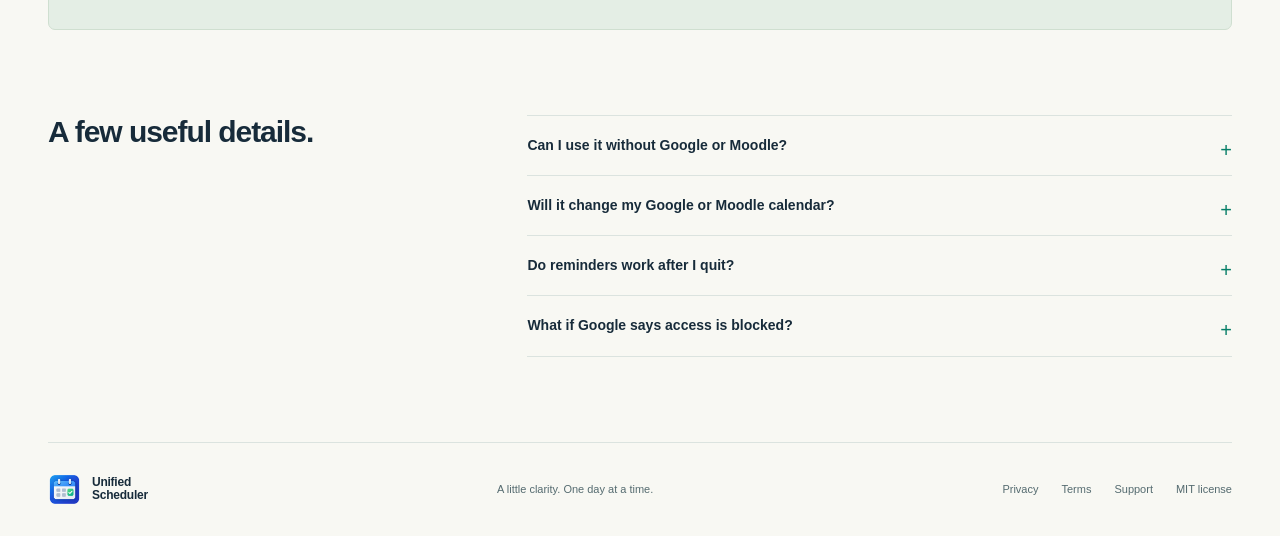
==== commit 0fe35d7d: "Use desktop app icon throughout the public website" ====
--- a/docs/public-site/index.html
+++ b/docs/public-site/index.html
@@ -12,7 +12,7 @@
 <body>
   <a class="skip-link" href="#main">Skip to content</a>
   <header class="site-header wrap">
-    <a class="brand" href="index.html" aria-label="Unified Scheduler home"><span class="brand-mark" aria-hidden="true">U</span><span>Unified<span class="brand-second">Scheduler</span></span></a>
+    <a class="brand" href="index.html" aria-label="Unified Scheduler home"><img class="brand-mark" src="assets/app-icon.ico" alt="" width="43" height="43"><span>Unified<span class="brand-second">Scheduler</span></span></a>
     <nav aria-label="Main navigation"><a href="#features">Features</a><a href="privacy.html">Privacy</a><a href="https://github.com/morelljedcuizon-commits/unified-scheduler">GitHub <span aria-hidden="true">↗</span></a><a class="button button-small" href="#download">Get the app <span aria-hidden="true">↓</span></a></nav>
   </header>
   <main id="main">
@@ -48,6 +48,6 @@
     <section class="download-section wrap" id="download" aria-labelledby="download-title"><div><p class="eyebrow">Your next step</p><h2 id="download-title">A little more room<br>for your day.</h2><p>Download the Windows installer and make room for your day.</p></div><div class="download-action"><a class="button" data-release-download href="https://github.com/morelljedcuizon-commits/unified-scheduler/releases/latest/download/UnifiedScheduler-Setup-windows-x64.exe">Download for Windows <span aria-hidden="true">↓</span></a><p>Windows 64-bit · Installs for your account</p><p class="release-note">Open the downloaded file to install. Google sign-in uses your browser. This installer is unsigned; Google OAuth verification is not claimed here.</p><a class="text-link" href="https://github.com/morelljedcuizon-commits/unified-scheduler/releases">Release notes and portable ZIP <span aria-hidden="true">↗</span></a></div></section>
     <section class="faq-section wrap" aria-labelledby="faq-title"><h2 id="faq-title">A few useful details.</h2><div class="faq-list"><details><summary>Can I use it without Google or Moodle?</summary><p>Yes. Local tasks and events work without an account or internet connection. Previously synchronized events are available offline, within the range that was cached.</p></details><details><summary>Will it change my Google or Moodle calendar?</summary><p>Google and Moodle connections are read-only. Marking an imported event complete records your own tracking state in this app; it does not change the original event or submit coursework.</p></details><details><summary>Do reminders work after I quit?</summary><p>The application must be running. Minimize it to the Windows system tray to keep reminders active. Windows notification settings can affect whether alerts appear.</p></details><details><summary>What if Google says access is blocked?</summary><p>The app’s Google authorization settings and your account’s policies affect access. A project in Google’s Testing mode accepts only allowed test users. Publishing and verification are managed by the developer and Google; changing a setting in this desktop app cannot bypass those restrictions. Check the release notes for the current status.</p></details></div></section>
   </main>
-  <footer class="site-footer wrap"><a class="brand" href="index.html"><span class="brand-mark" aria-hidden="true">U</span><span>Unified<span class="brand-second">Scheduler</span></span></a><p>A little clarity. One day at a time.</p><nav aria-label="Footer navigation"><a href="privacy.html">Privacy</a><a href="terms.html">Terms</a><a href="https://github.com/morelljedcuizon-commits/unified-scheduler/issues">Support</a><a href="https://github.com/morelljedcuizon-commits/unified-scheduler/blob/main/LICENSE">MIT license</a></nav></footer>
+  <footer class="site-footer wrap"><a class="brand" href="index.html"><img class="brand-mark" src="assets/app-icon.ico" alt="" width="43" height="43"><span>Unified<span class="brand-second">Scheduler</span></span></a><p>A little clarity. One day at a time.</p><nav aria-label="Footer navigation"><a href="privacy.html">Privacy</a><a href="terms.html">Terms</a><a href="https://github.com/morelljedcuizon-commits/unified-scheduler/issues">Support</a><a href="https://github.com/morelljedcuizon-commits/unified-scheduler/blob/main/LICENSE">MIT license</a></nav></footer>
 </body>
 </html>
--- a/docs/public-site/styles.css
+++ b/docs/public-site/styles.css
@@ -121,15 +121,10 @@
 }
 
 .brand-mark {
-  display: grid;
-  place-items: center;
   width: 43px;
   height: 43px;
-  border-radius: 12px;
-  background: var(--green);
-  color: white;
-  font-size: 27px;
-  font-weight: 650
+  flex-shrink: 0;
+  object-fit: contain
 }
 
 .brand-second {
@@ -686,9 +681,7 @@
 
 .site-footer .brand-mark {
   width: 33px;
-  height: 33px;
-  border-radius: 8px;
-  font-size: 21px
+  height: 33px
 }
 
 .site-footer p {
@@ -1071,9 +1064,7 @@
   }
   .brand-mark {
     width: 35px;
-    height: 35px;
-    border-radius: 9px;
-    font-size: 23px
+    height: 35px
   }
   .site-header nav {
     gap: 14px
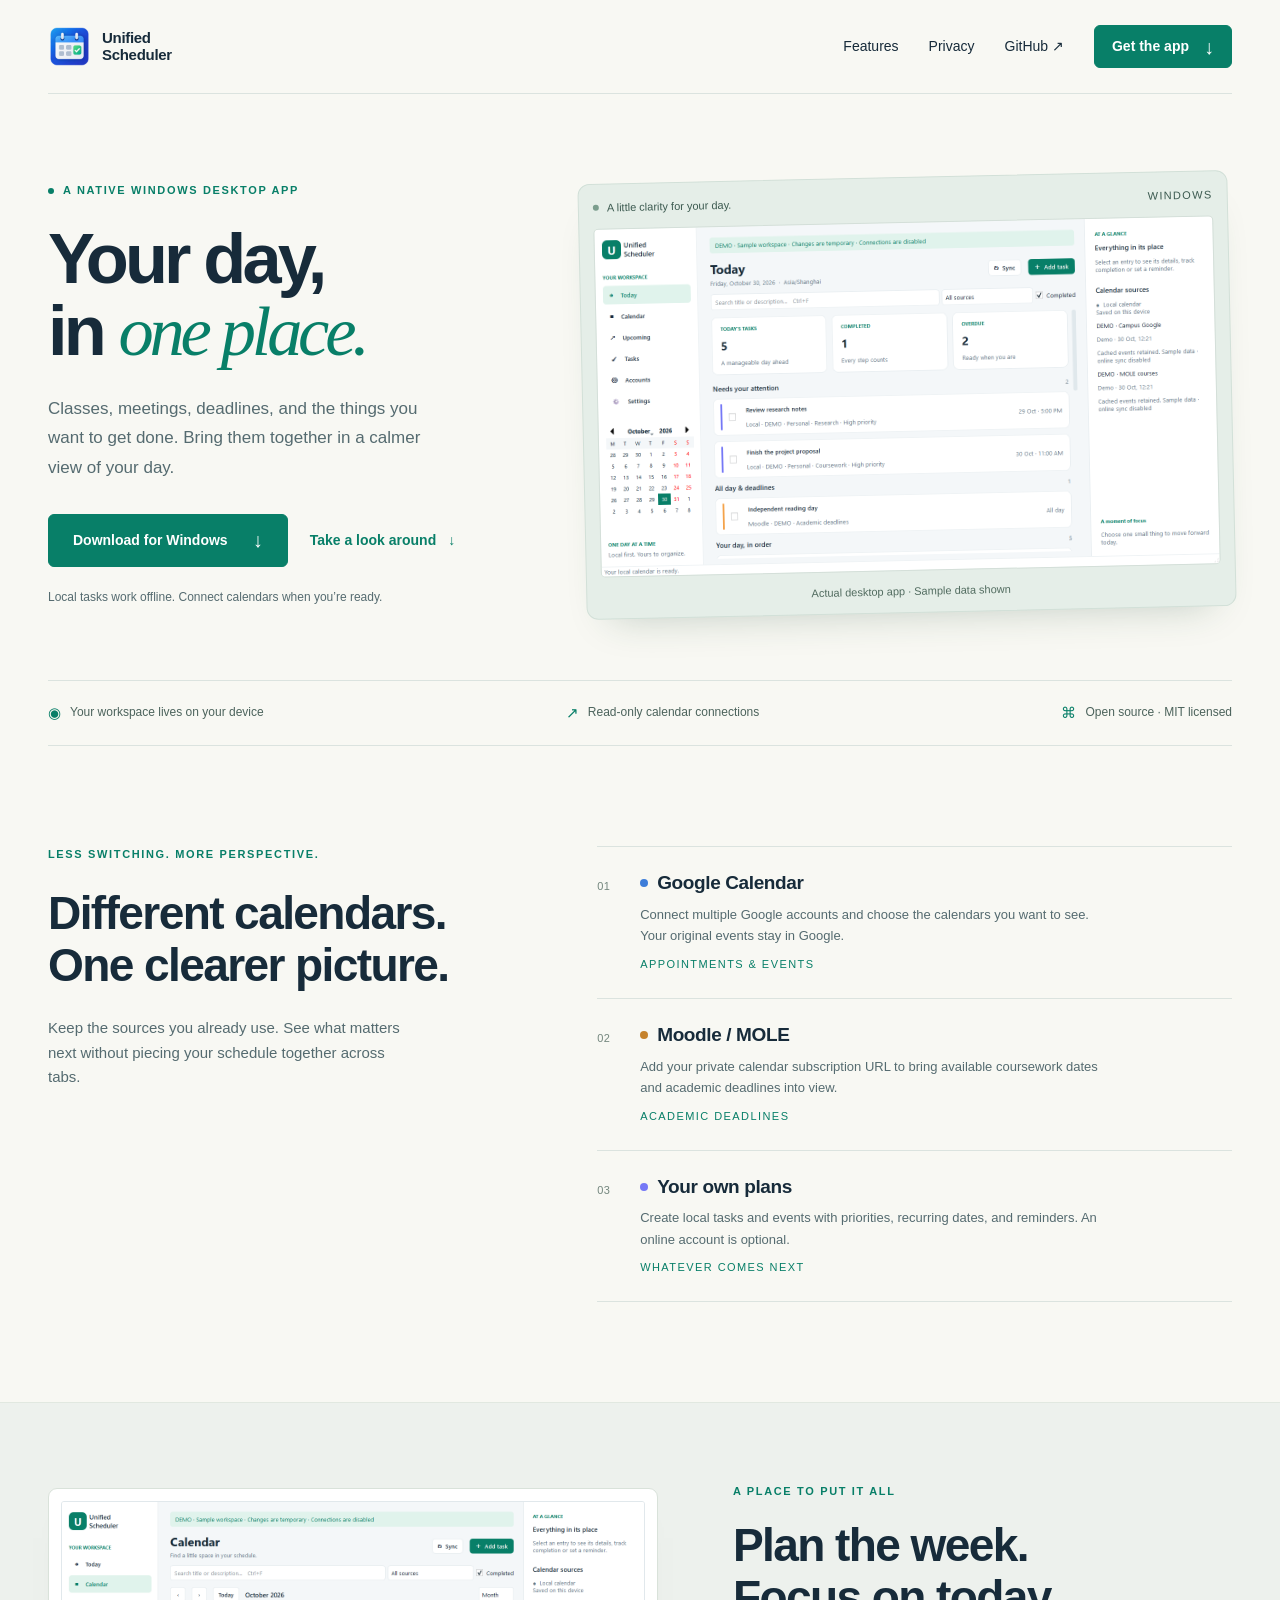
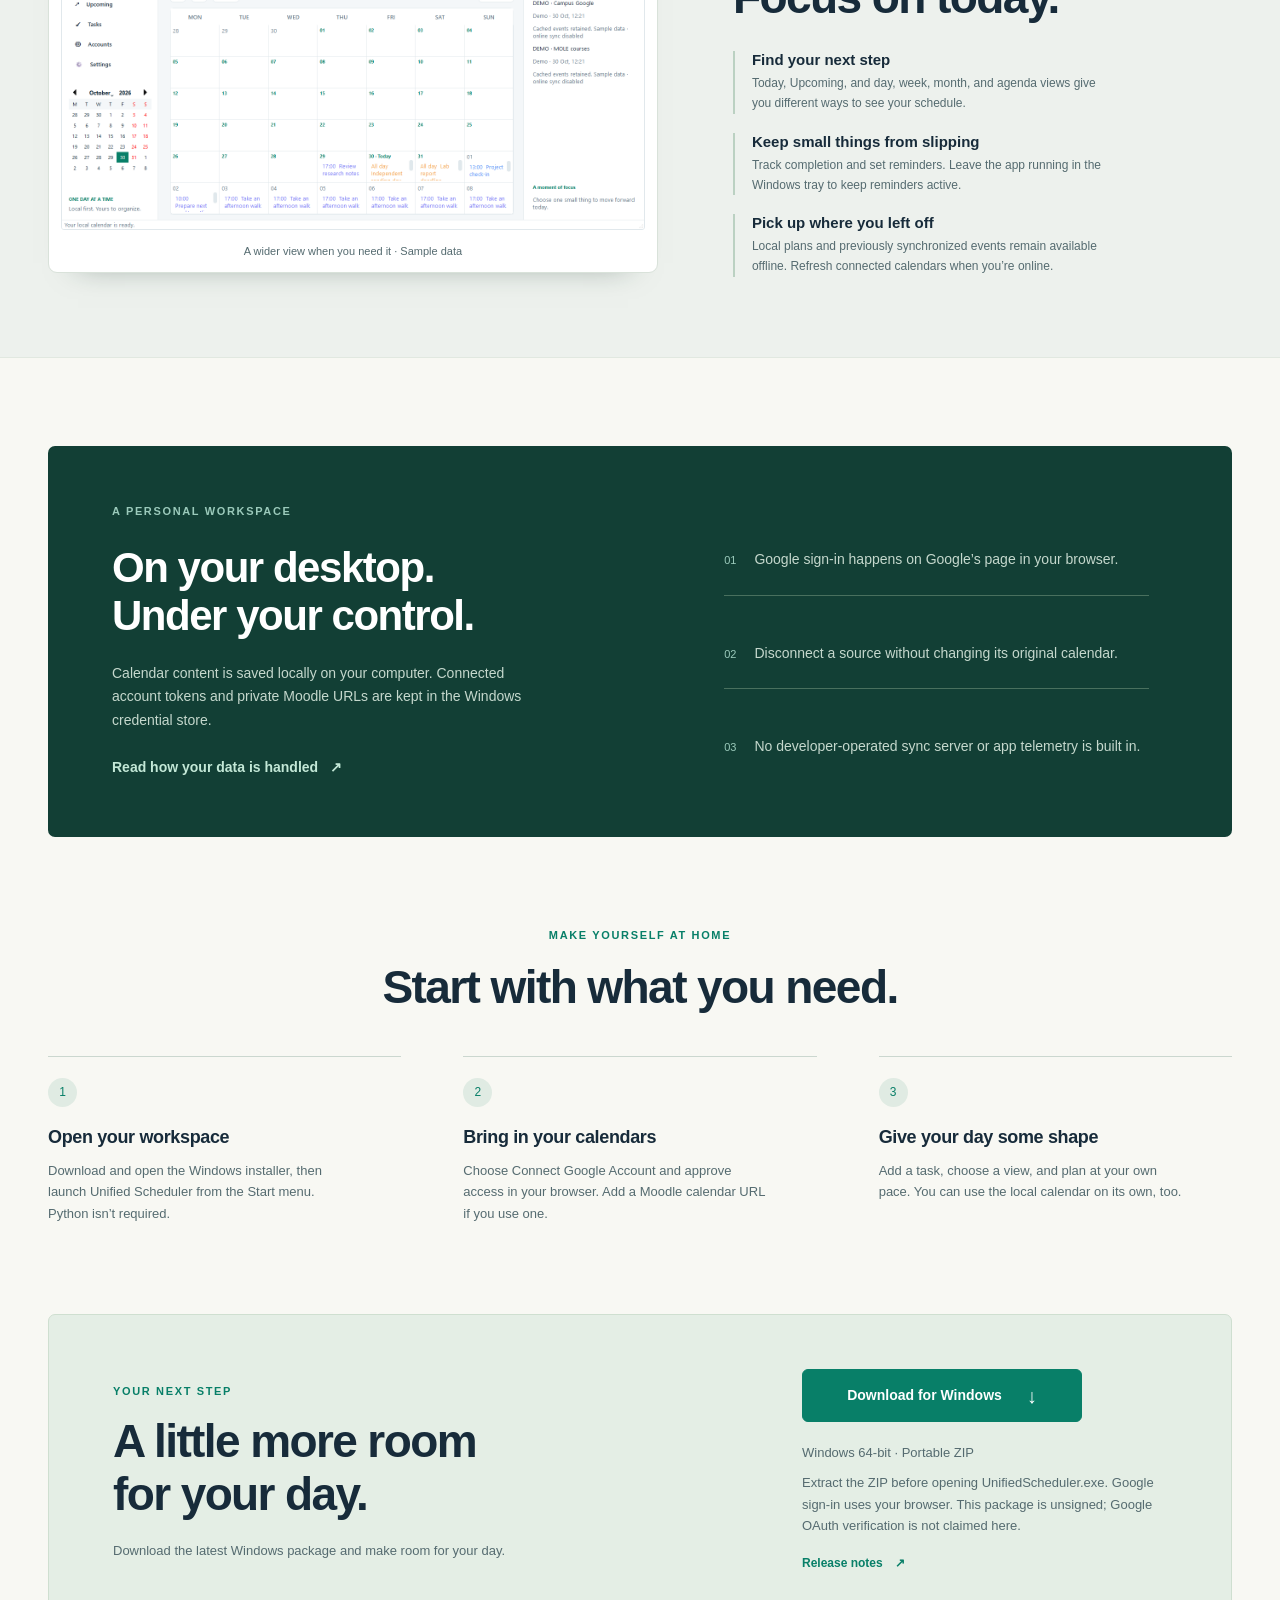
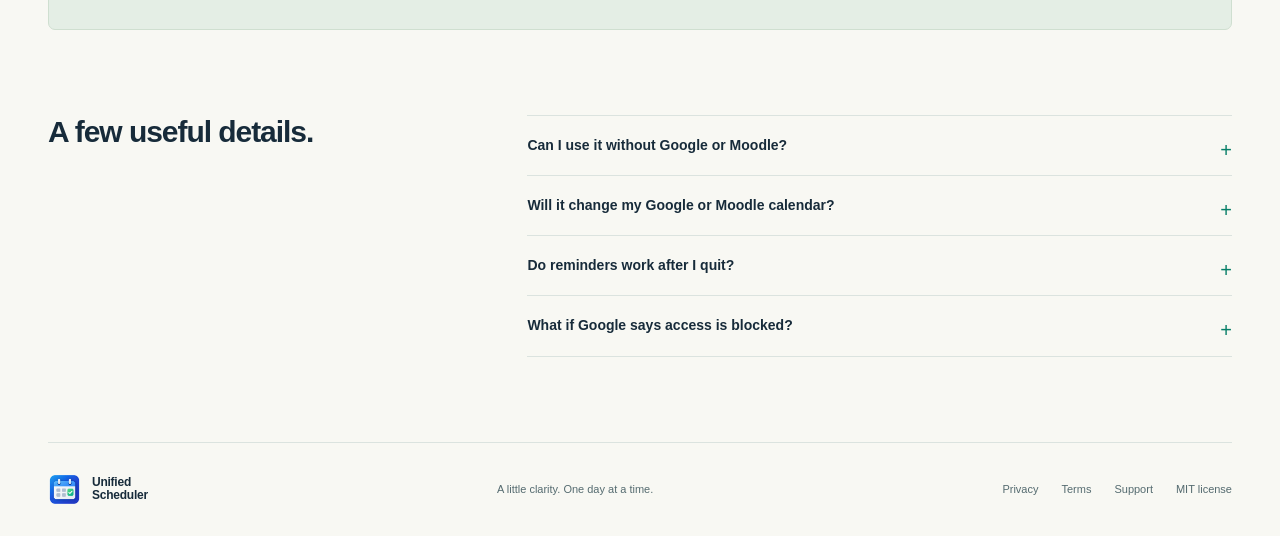
==== commit f28e5b4c: "Update website download link for 1.0.2 Co-authored-by: Copilot <223556219+Copilot@users.noreply.gith" ====
--- a/docs/public-site/index.html
+++ b/docs/public-site/index.html
@@ -21,7 +21,7 @@
         <p class="eyebrow"><span class="status-dot" aria-hidden="true"></span> A native Windows desktop app</p>
         <h1 id="hero-title">Your day,<br>in <em>one place.</em></h1>
         <p class="hero-intro">Classes, meetings, deadlines, and the things you want to get done. Bring them together in a calmer view of your day.</p>
-        <div class="hero-actions"><a class="button" data-release-download href="https://github.com/morelljedcuizon-commits/unified-scheduler/releases/latest/download/UnifiedScheduler-Setup-windows-x64.exe">Download for Windows <span aria-hidden="true">↓</span></a><a class="text-link" href="#features">Take a look around <span aria-hidden="true">↓</span></a></div>
+        <div class="hero-actions"><a class="button" data-release-download href="https://github.com/morelljedcuizon-commits/unified-scheduler/releases/download/v1.0.2/UnifiedScheduler-1.0.2-windows-x64-local-moodle.zip">Download for Windows <span aria-hidden="true">↓</span></a><a class="text-link" href="#features">Take a look around <span aria-hidden="true">↓</span></a></div>
         <p class="hero-footnote">Local tasks work offline. Connect calendars when you’re ready.</p>
       </div>
       <figure class="app-preview">
@@ -45,7 +45,7 @@
     </div></section>
     <section class="privacy-section wrap" aria-labelledby="privacy-title"><div><p class="eyebrow">A personal workspace</p><h2 id="privacy-title">On your desktop.<br>Under your control.</h2><p>Calendar content is saved locally on your computer. Connected account tokens and private Moodle URLs are kept in the Windows credential store.</p><a class="text-link" href="privacy.html">Read how your data is handled <span aria-hidden="true">↗</span></a></div><div class="privacy-points"><p><span aria-hidden="true">01</span>Google sign-in happens on Google’s page in your browser.</p><p><span aria-hidden="true">02</span>Disconnect a source without changing its original calendar.</p><p><span aria-hidden="true">03</span>No developer-operated sync server or app telemetry is built in.</p></div></section>
     <section class="start-section wrap" aria-labelledby="start-title"><div class="section-heading"><p class="eyebrow">Make yourself at home</p><h2 id="start-title">Start with what you need.</h2></div><ol class="start-steps"><li><span class="step-number">1</span><h3>Open your workspace</h3><p>Download and open the Windows installer, then launch Unified Scheduler from the Start menu. Python isn’t required.</p></li><li><span class="step-number">2</span><h3>Bring in your calendars</h3><p>Choose Connect Google Account and approve access in your browser. Add a Moodle calendar URL if you use one.</p></li><li><span class="step-number">3</span><h3>Give your day some shape</h3><p>Add a task, choose a view, and plan at your own pace. You can use the local calendar on its own, too.</p></li></ol></section>
-    <section class="download-section wrap" id="download" aria-labelledby="download-title"><div><p class="eyebrow">Your next step</p><h2 id="download-title">A little more room<br>for your day.</h2><p>Download the Windows installer and make room for your day.</p></div><div class="download-action"><a class="button" data-release-download href="https://github.com/morelljedcuizon-commits/unified-scheduler/releases/latest/download/UnifiedScheduler-Setup-windows-x64.exe">Download for Windows <span aria-hidden="true">↓</span></a><p>Windows 64-bit · Installs for your account</p><p class="release-note">Open the downloaded file to install. Google sign-in uses your browser. This installer is unsigned; Google OAuth verification is not claimed here.</p><a class="text-link" href="https://github.com/morelljedcuizon-commits/unified-scheduler/releases">Release notes and portable ZIP <span aria-hidden="true">↗</span></a></div></section>
+    <section class="download-section wrap" id="download" aria-labelledby="download-title"><div><p class="eyebrow">Your next step</p><h2 id="download-title">A little more room<br>for your day.</h2><p>Download the latest Windows package and make room for your day.</p></div><div class="download-action"><a class="button" data-release-download href="https://github.com/morelljedcuizon-commits/unified-scheduler/releases/download/v1.0.2/UnifiedScheduler-1.0.2-windows-x64-local-moodle.zip">Download for Windows <span aria-hidden="true">↓</span></a><p>Windows 64-bit · Portable ZIP</p><p class="release-note">Extract the ZIP before opening UnifiedScheduler.exe. Google sign-in uses your browser. This package is unsigned; Google OAuth verification is not claimed here.</p><a class="text-link" href="https://github.com/morelljedcuizon-commits/unified-scheduler/releases/tag/v1.0.2">Release notes <span aria-hidden="true">↗</span></a></div></section>
     <section class="faq-section wrap" aria-labelledby="faq-title"><h2 id="faq-title">A few useful details.</h2><div class="faq-list"><details><summary>Can I use it without Google or Moodle?</summary><p>Yes. Local tasks and events work without an account or internet connection. Previously synchronized events are available offline, within the range that was cached.</p></details><details><summary>Will it change my Google or Moodle calendar?</summary><p>Google and Moodle connections are read-only. Marking an imported event complete records your own tracking state in this app; it does not change the original event or submit coursework.</p></details><details><summary>Do reminders work after I quit?</summary><p>The application must be running. Minimize it to the Windows system tray to keep reminders active. Windows notification settings can affect whether alerts appear.</p></details><details><summary>What if Google says access is blocked?</summary><p>The app’s Google authorization settings and your account’s policies affect access. A project in Google’s Testing mode accepts only allowed test users. Publishing and verification are managed by the developer and Google; changing a setting in this desktop app cannot bypass those restrictions. Check the release notes for the current status.</p></details></div></section>
   </main>
   <footer class="site-footer wrap"><a class="brand" href="index.html"><img class="brand-mark" src="assets/app-icon.ico" alt="" width="43" height="43"><span>Unified<span class="brand-second">Scheduler</span></span></a><p>A little clarity. One day at a time.</p><nav aria-label="Footer navigation"><a href="privacy.html">Privacy</a><a href="terms.html">Terms</a><a href="https://github.com/morelljedcuizon-commits/unified-scheduler/issues">Support</a><a href="https://github.com/morelljedcuizon-commits/unified-scheduler/blob/main/LICENSE">MIT license</a></nav></footer>
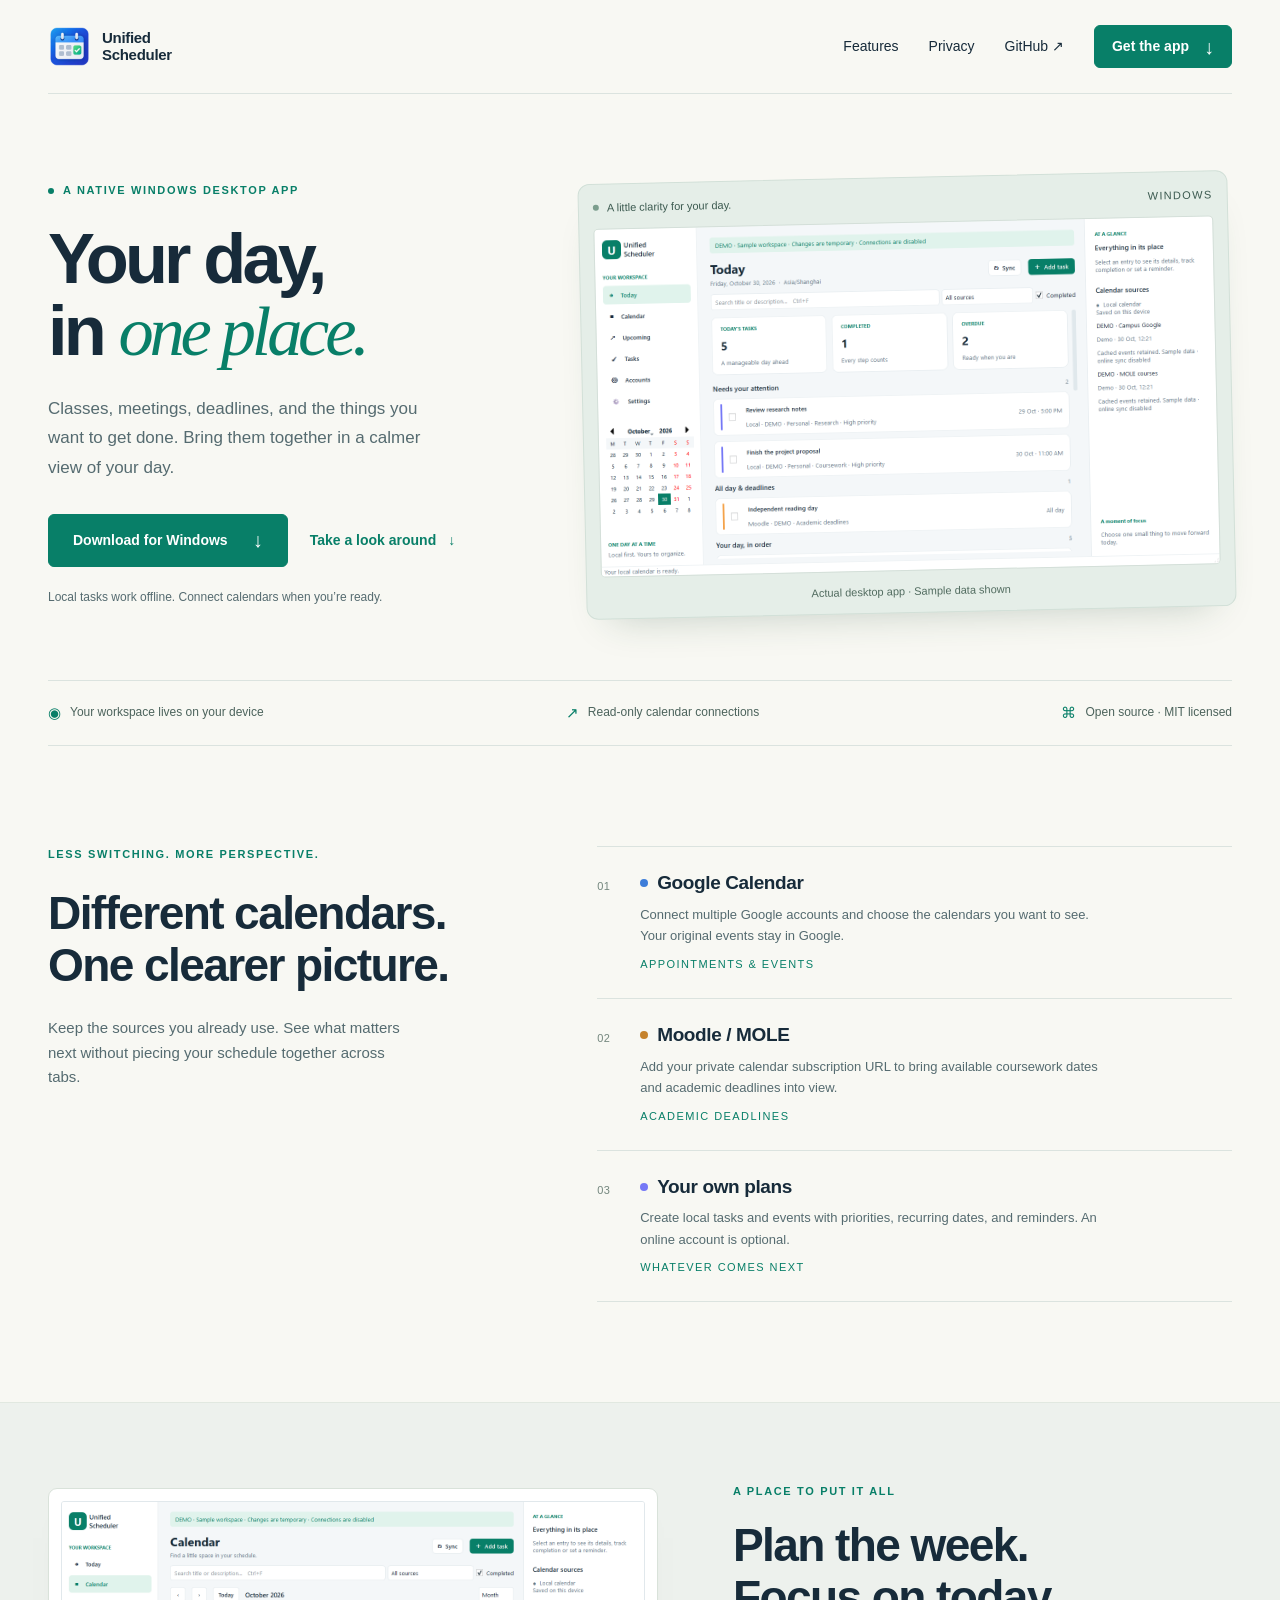
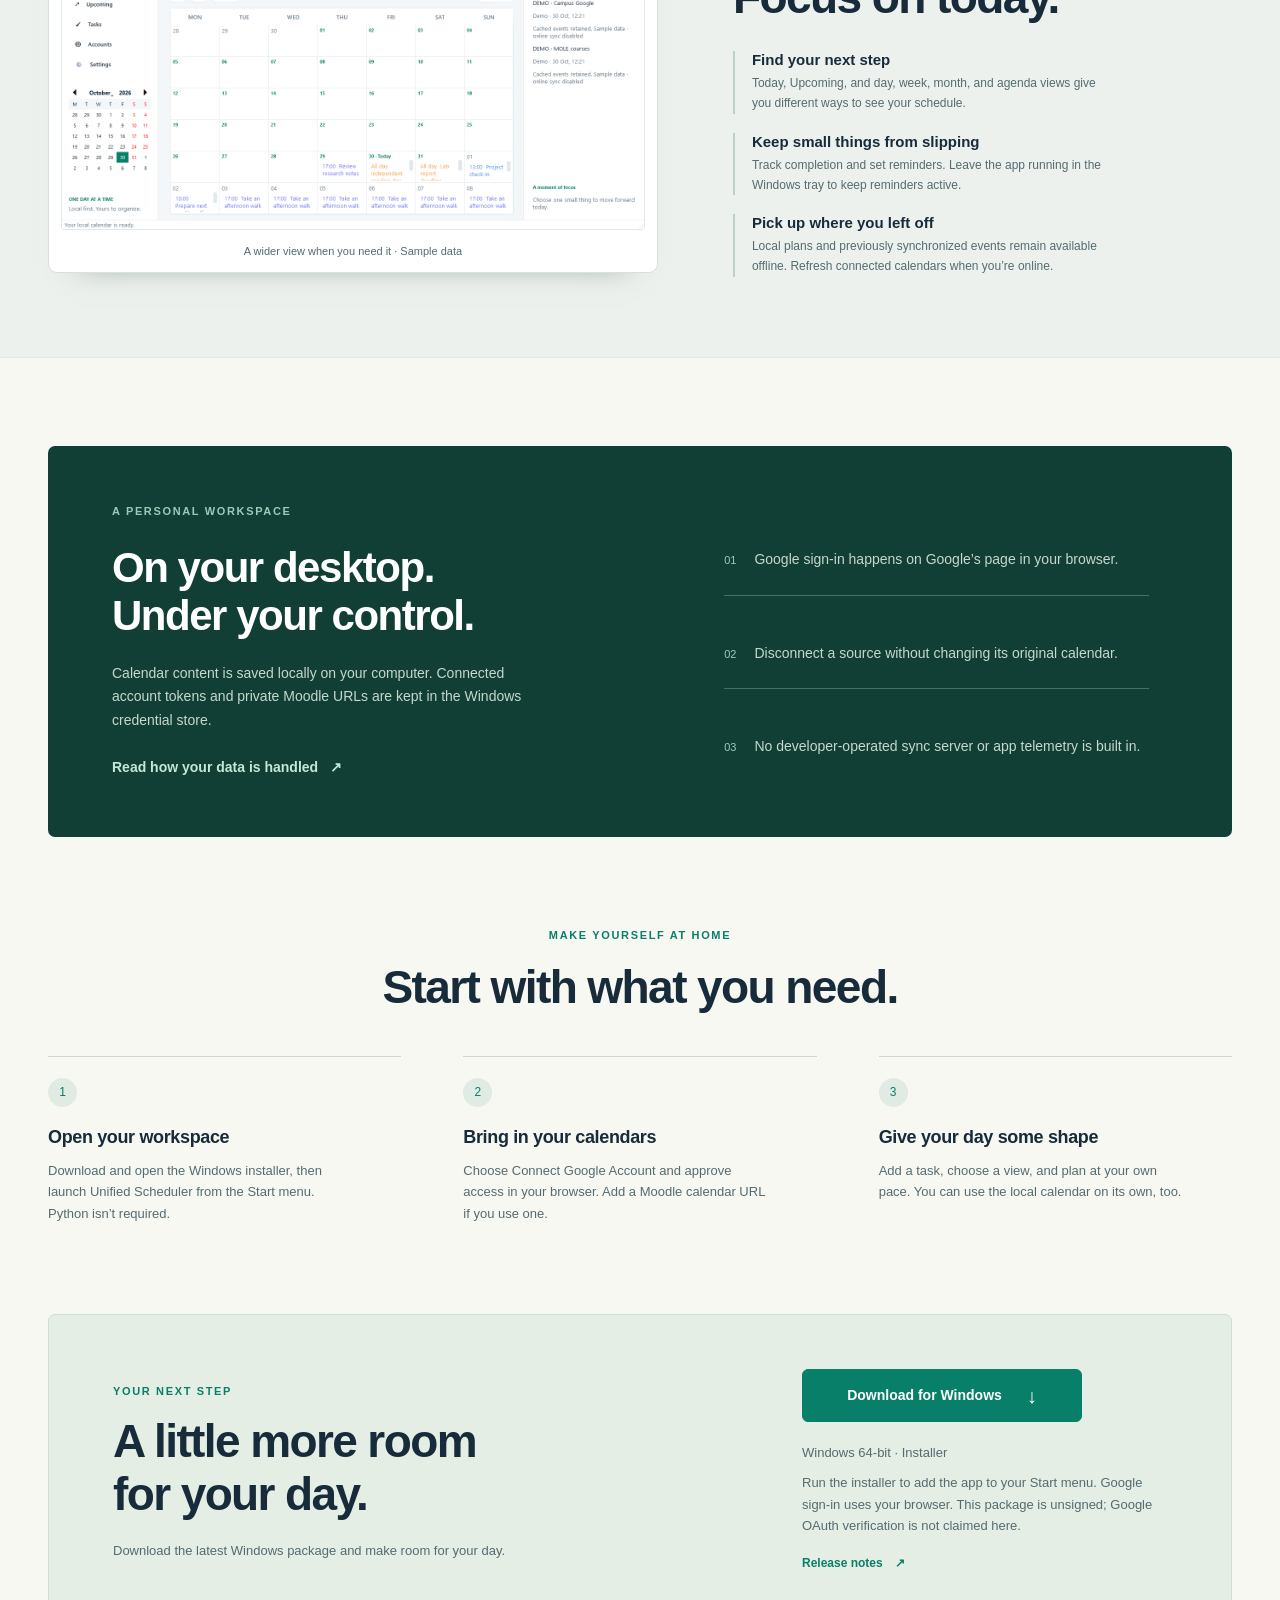
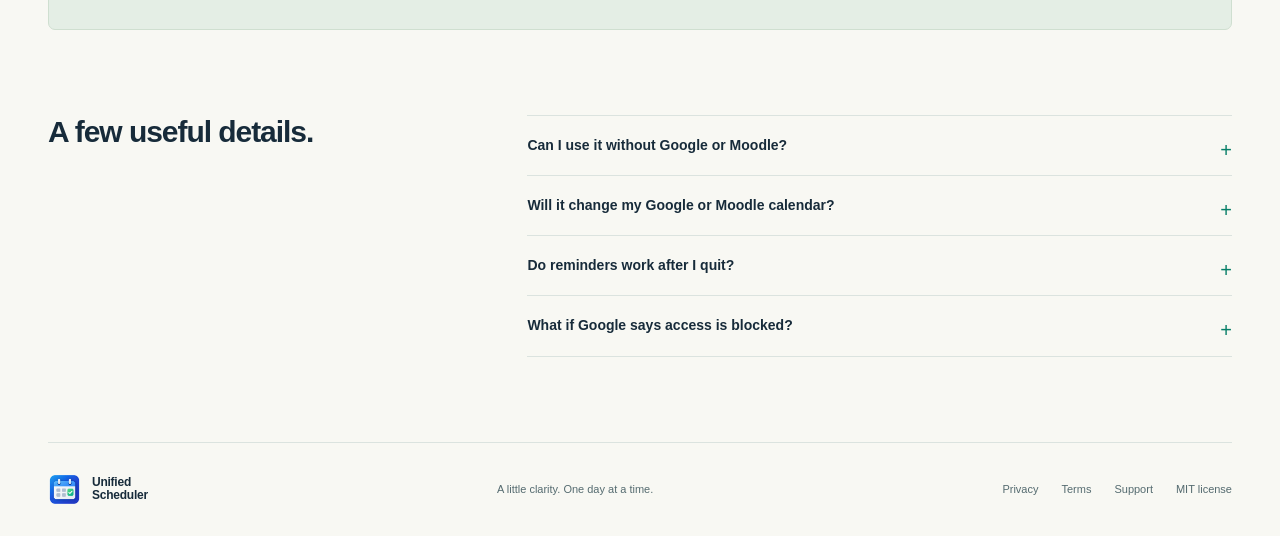
==== commit 987277e5: "Point website downloads to the latest Windows installer" ====
--- a/docs/public-site/index.html
+++ b/docs/public-site/index.html
@@ -21,7 +21,7 @@
         <p class="eyebrow"><span class="status-dot" aria-hidden="true"></span> A native Windows desktop app</p>
         <h1 id="hero-title">Your day,<br>in <em>one place.</em></h1>
         <p class="hero-intro">Classes, meetings, deadlines, and the things you want to get done. Bring them together in a calmer view of your day.</p>
-        <div class="hero-actions"><a class="button" data-release-download href="https://github.com/morelljedcuizon-commits/unified-scheduler/releases/download/v1.0.2/UnifiedScheduler-1.0.2-windows-x64-local-moodle.zip">Download for Windows <span aria-hidden="true">↓</span></a><a class="text-link" href="#features">Take a look around <span aria-hidden="true">↓</span></a></div>
+        <div class="hero-actions"><a class="button" data-release-download href="https://github.com/morelljedcuizon-commits/unified-scheduler/releases/latest/download/UnifiedScheduler-Setup-windows-x64.exe">Download for Windows <span aria-hidden="true">↓</span></a><a class="text-link" href="#features">Take a look around <span aria-hidden="true">↓</span></a></div>
         <p class="hero-footnote">Local tasks work offline. Connect calendars when you’re ready.</p>
       </div>
       <figure class="app-preview">
@@ -45,7 +45,7 @@
     </div></section>
     <section class="privacy-section wrap" aria-labelledby="privacy-title"><div><p class="eyebrow">A personal workspace</p><h2 id="privacy-title">On your desktop.<br>Under your control.</h2><p>Calendar content is saved locally on your computer. Connected account tokens and private Moodle URLs are kept in the Windows credential store.</p><a class="text-link" href="privacy.html">Read how your data is handled <span aria-hidden="true">↗</span></a></div><div class="privacy-points"><p><span aria-hidden="true">01</span>Google sign-in happens on Google’s page in your browser.</p><p><span aria-hidden="true">02</span>Disconnect a source without changing its original calendar.</p><p><span aria-hidden="true">03</span>No developer-operated sync server or app telemetry is built in.</p></div></section>
     <section class="start-section wrap" aria-labelledby="start-title"><div class="section-heading"><p class="eyebrow">Make yourself at home</p><h2 id="start-title">Start with what you need.</h2></div><ol class="start-steps"><li><span class="step-number">1</span><h3>Open your workspace</h3><p>Download and open the Windows installer, then launch Unified Scheduler from the Start menu. Python isn’t required.</p></li><li><span class="step-number">2</span><h3>Bring in your calendars</h3><p>Choose Connect Google Account and approve access in your browser. Add a Moodle calendar URL if you use one.</p></li><li><span class="step-number">3</span><h3>Give your day some shape</h3><p>Add a task, choose a view, and plan at your own pace. You can use the local calendar on its own, too.</p></li></ol></section>
-    <section class="download-section wrap" id="download" aria-labelledby="download-title"><div><p class="eyebrow">Your next step</p><h2 id="download-title">A little more room<br>for your day.</h2><p>Download the latest Windows package and make room for your day.</p></div><div class="download-action"><a class="button" data-release-download href="https://github.com/morelljedcuizon-commits/unified-scheduler/releases/download/v1.0.2/UnifiedScheduler-1.0.2-windows-x64-local-moodle.zip">Download for Windows <span aria-hidden="true">↓</span></a><p>Windows 64-bit · Portable ZIP</p><p class="release-note">Extract the ZIP before opening UnifiedScheduler.exe. Google sign-in uses your browser. This package is unsigned; Google OAuth verification is not claimed here.</p><a class="text-link" href="https://github.com/morelljedcuizon-commits/unified-scheduler/releases/tag/v1.0.2">Release notes <span aria-hidden="true">↗</span></a></div></section>
+    <section class="download-section wrap" id="download" aria-labelledby="download-title"><div><p class="eyebrow">Your next step</p><h2 id="download-title">A little more room<br>for your day.</h2><p>Download the latest Windows package and make room for your day.</p></div><div class="download-action"><a class="button" data-release-download href="https://github.com/morelljedcuizon-commits/unified-scheduler/releases/latest/download/UnifiedScheduler-Setup-windows-x64.exe">Download for Windows <span aria-hidden="true">↓</span></a><p>Windows 64-bit · Installer</p><p class="release-note">Run the installer to add the app to your Start menu. Google sign-in uses your browser. This package is unsigned; Google OAuth verification is not claimed here.</p><a class="text-link" href="https://github.com/morelljedcuizon-commits/unified-scheduler/releases/latest">Release notes <span aria-hidden="true">↗</span></a></div></section>
     <section class="faq-section wrap" aria-labelledby="faq-title"><h2 id="faq-title">A few useful details.</h2><div class="faq-list"><details><summary>Can I use it without Google or Moodle?</summary><p>Yes. Local tasks and events work without an account or internet connection. Previously synchronized events are available offline, within the range that was cached.</p></details><details><summary>Will it change my Google or Moodle calendar?</summary><p>Google and Moodle connections are read-only. Marking an imported event complete records your own tracking state in this app; it does not change the original event or submit coursework.</p></details><details><summary>Do reminders work after I quit?</summary><p>The application must be running. Minimize it to the Windows system tray to keep reminders active. Windows notification settings can affect whether alerts appear.</p></details><details><summary>What if Google says access is blocked?</summary><p>The app’s Google authorization settings and your account’s policies affect access. A project in Google’s Testing mode accepts only allowed test users. Publishing and verification are managed by the developer and Google; changing a setting in this desktop app cannot bypass those restrictions. Check the release notes for the current status.</p></details></div></section>
   </main>
   <footer class="site-footer wrap"><a class="brand" href="index.html"><img class="brand-mark" src="assets/app-icon.ico" alt="" width="43" height="43"><span>Unified<span class="brand-second">Scheduler</span></span></a><p>A little clarity. One day at a time.</p><nav aria-label="Footer navigation"><a href="privacy.html">Privacy</a><a href="terms.html">Terms</a><a href="https://github.com/morelljedcuizon-commits/unified-scheduler/issues">Support</a><a href="https://github.com/morelljedcuizon-commits/unified-scheduler/blob/main/LICENSE">MIT license</a></nav></footer>
